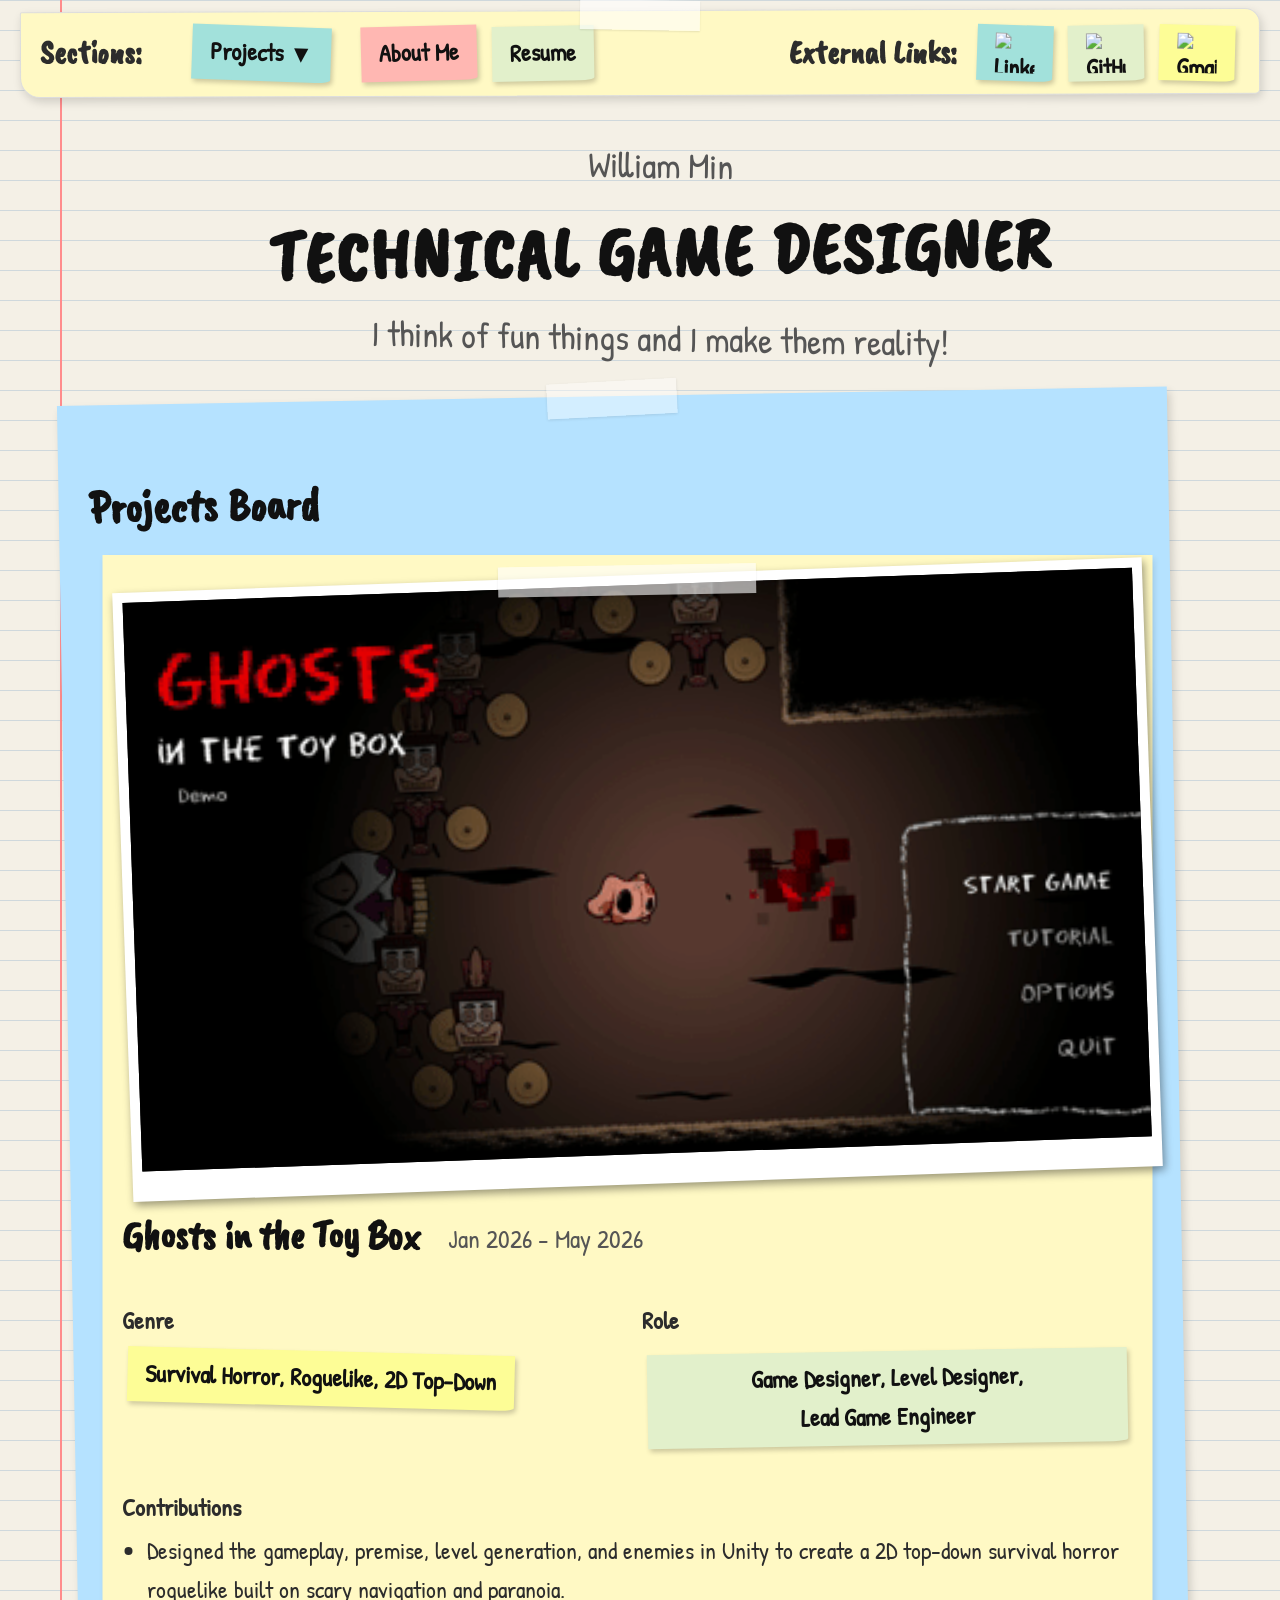
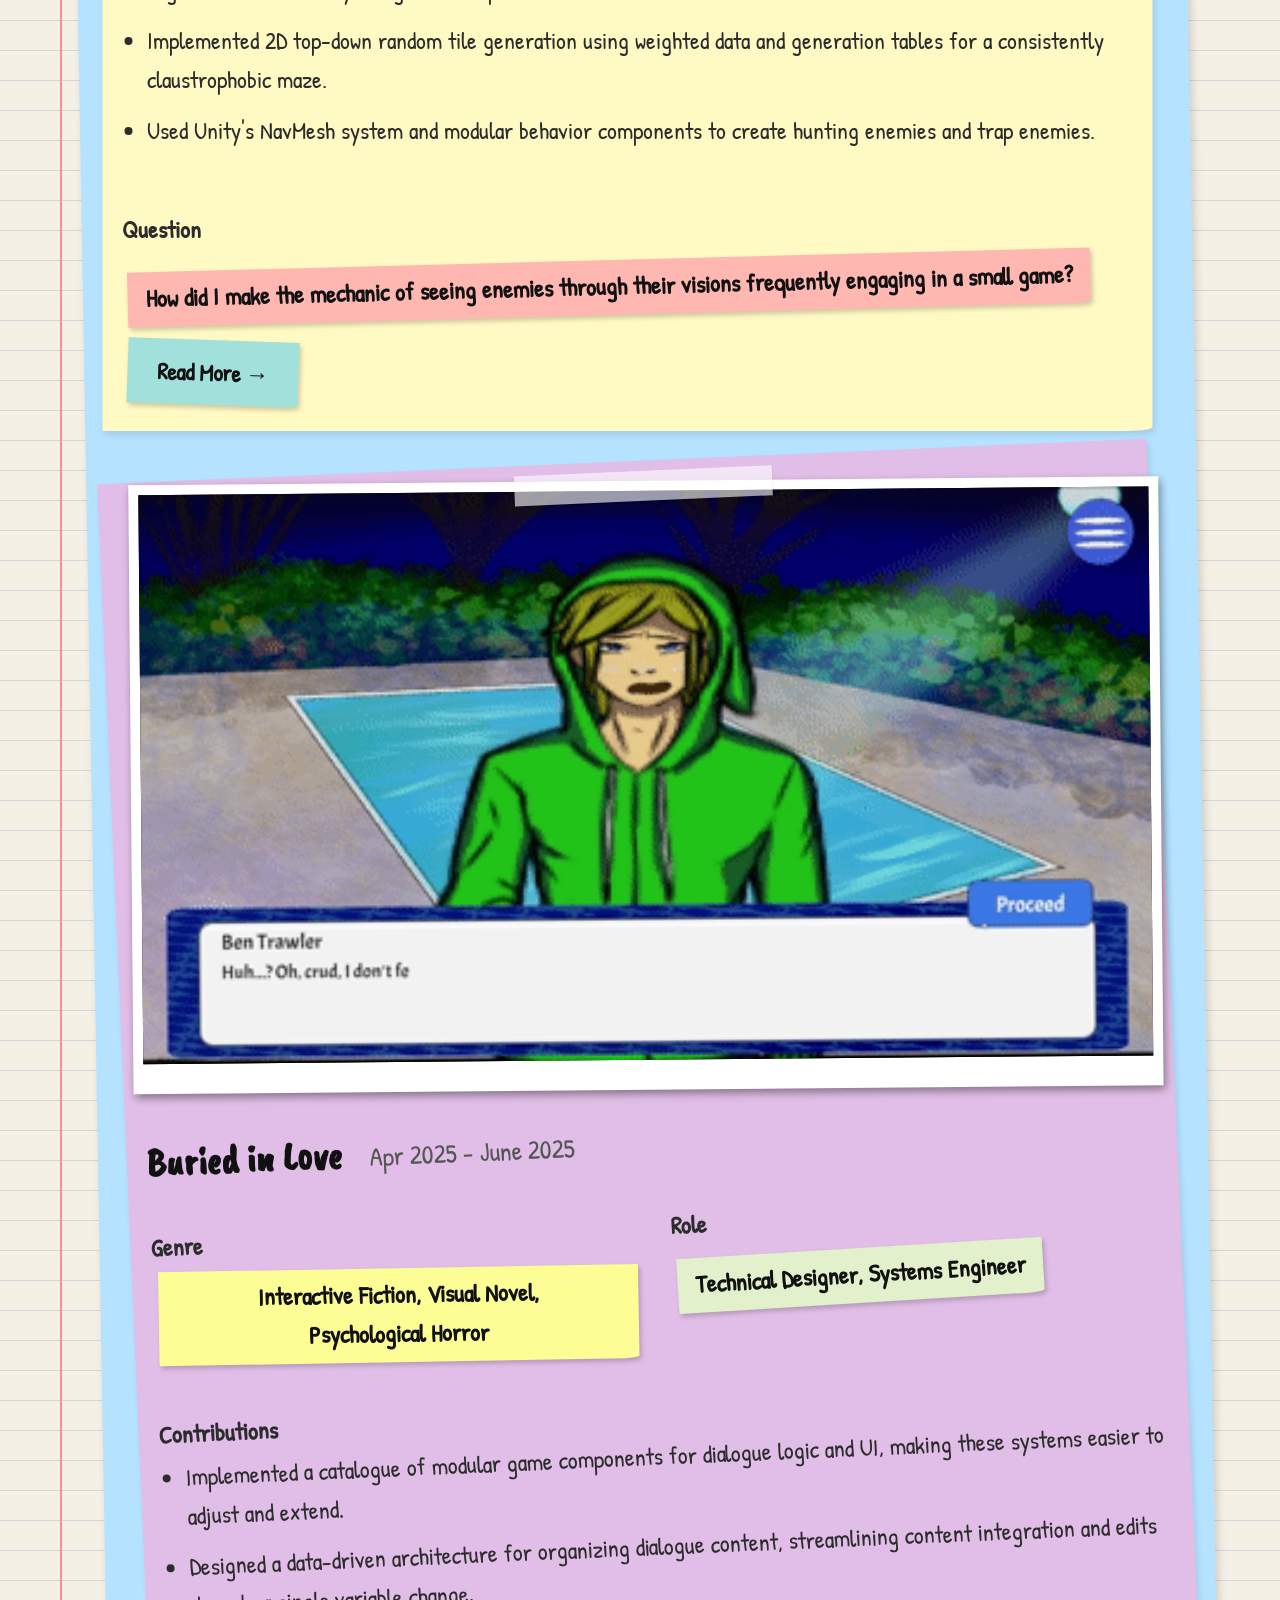
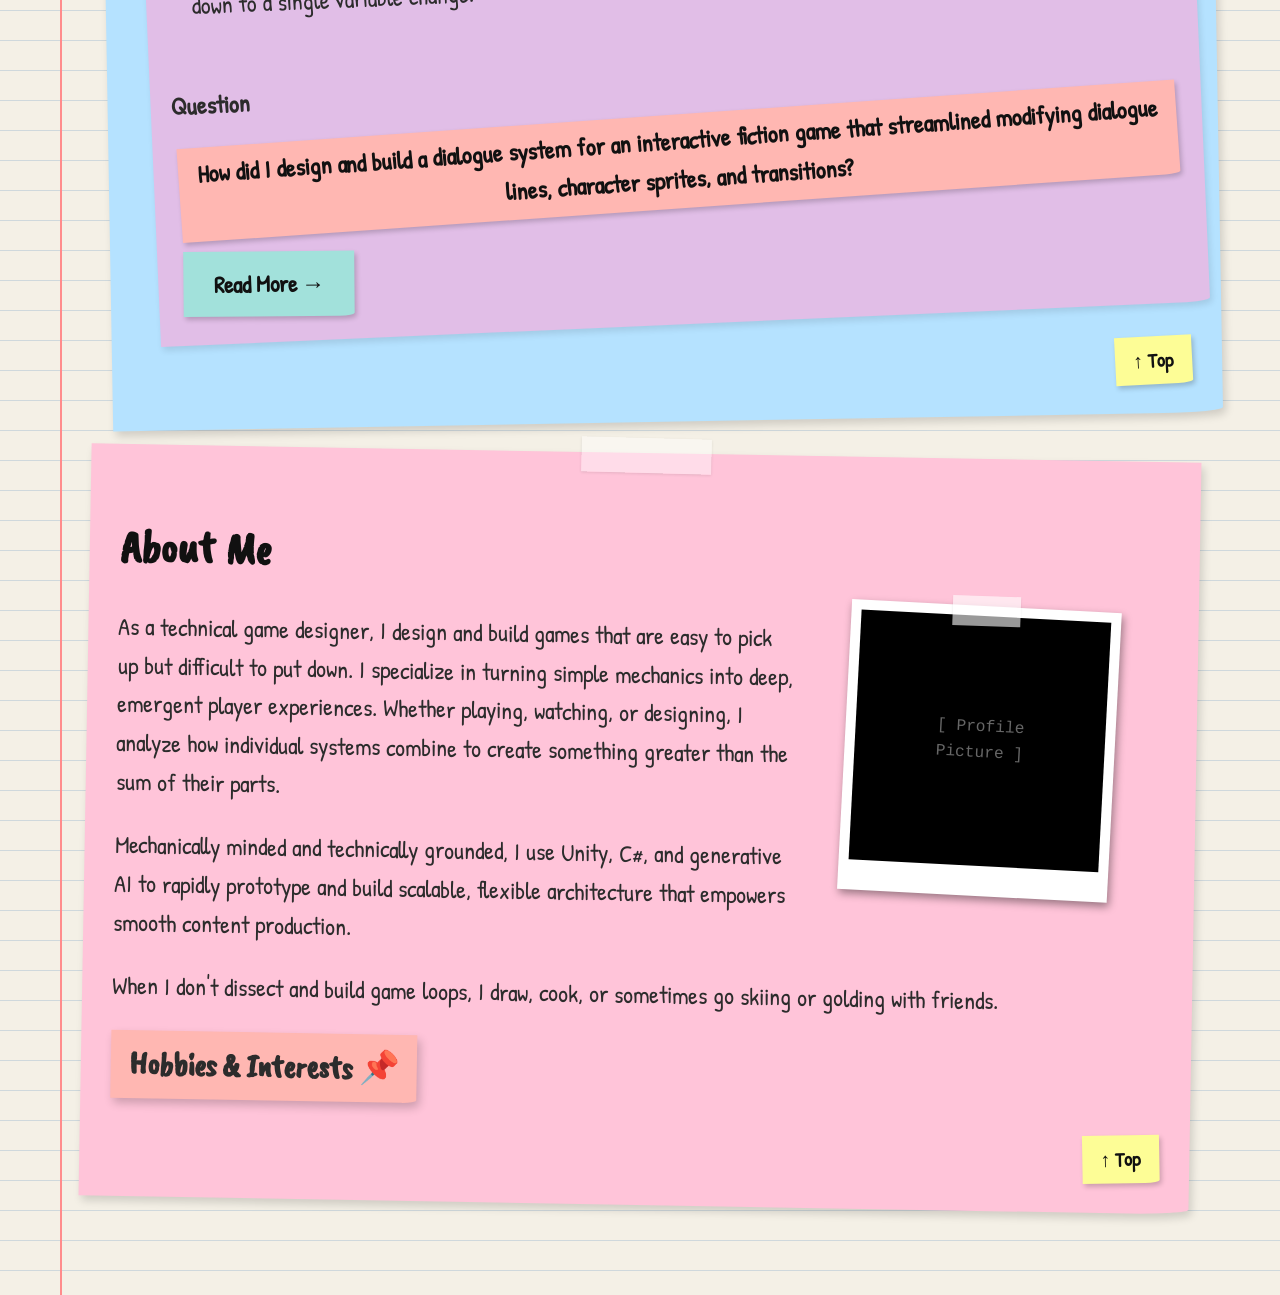
==== index.html @ 3a5d3ecf "Adjusted photos heights of the cooking section photos" ====
<!DOCTYPE html>
<html lang="en">
<head>
    <meta charset="UTF-8">
    <meta name="viewport" content="width=device-width, initial-scale=1.0">
    <title>William Min | Technical Game Designer</title>
	
	<link rel="preconnect" href="https://fonts.googleapis.com">
    <link rel="preconnect" href="https://fonts.gstatic.com" crossorigin>
    <link href="https://fonts.googleapis.com/css2?family=Caveat+Brush&family=Patrick+Hand&display=swap" rel="stylesheet">
    <link rel="stylesheet" href="page-assets/styles/site.css">
</head>
<body>

    <div id="top"></div>

	<nav class="sticky-nav">
        <div class="nav-tape"></div>
        
        <div class="nav-scroller">
            <div class="nav-group">
	            <span style="font-weight: bold; font-family: 'Caveat Brush', monospace; margin-right: 10px; font-size: 1.8rem">Sections:</span>

	            <div class="nav-dropdown">
	                <span id="projects-btn" class="btn-post-it blue" onclick="toggleMenu(event)" style="cursor: pointer;">Projects ▼</span>

	                <div id="projects-menu" class="nav-dropdown-content blue-note">
	                    <div class="scrap-tape" style="top: -12px; width: 80px; margin-left: -40px; height: 25px; transform: rotate(-2deg);"></div>
	                    <a href="#project-ghosts" class="btn-post-it blue" style="--tilt: -1.5deg;">Ghosts in the Toy Box</a>
	                    <a href="#project-buried" class="btn-post-it blue" style="--tilt: 2deg;">Buried in Love</a>
	                </div>
	            </div>

	            <a href="#about" class="btn-post-it pink">About Me</a>
	            <a href="page-assets/resume/William Min Resume.pdf" target="_blank" class="btn-post-it green" title="Open Resume">Resume</a>
	        </div>

	        <div class="nav-group">
	            <span style="font-weight: bold; font-family: 'Caveat Brush', monospace; margin-right: 10px; font-size: 1.8rem">External Links:</span>
	            <a href="https://www.linkedin.com/in/william-min-6ba4bb243/" target="_blank" class="btn-post-it blue" title="LinkedIn">
	                <img src="https://upload.wikimedia.org/wikipedia/commons/c/ca/LinkedIn_logo_initials.png" alt="LinkedIn" width="40" height="40" style="vertical-align: middle; display: block;">
	            </a>
	            <a href="https://github.com/will316work-cloud?tab=repositories" target="_blank" class="btn-post-it green" title="GitHub">
	                <img src="https://upload.wikimedia.org/wikipedia/commons/9/91/Octicons-mark-github.svg" alt="GitHub" width="40" height="40" style="vertical-align: middle; display: block;">
	            </a>
	            <a href="mailto:will316.work@gmail.com" target="_blank" class="btn-post-it yellow" title="Gmail">
	                <img src="https://upload.wikimedia.org/wikipedia/commons/7/7e/Gmail_icon_%282020%29.svg" alt="Gmail" width="40" height="40" style="vertical-align: middle; display: block;">
	            </a>
	        </div>
        </div>
    </nav>

    <div class="header-title">
		<div class="subtitle">William Min</div>
        <h1>Technical Game Designer</h1>
        <div class="subtitle">I think of fun things and I make them reality!</div>
    </div>

    <div id="projects" class="post-it blue">
        <div class="tape"></div>
        <h2>Projects Board</h2>
        <div class="projects-grid">

			<div id="project-ghosts" class="card" style="flex-direction: column; align-items: stretch;">
				<div class="profile-container" style="transform: rotate(-2deg); width: 100%;">
            	    <div class="profile-tape" style="transform: rotate(1deg);"></div>
           	    	<div class="profile-pic"><img src="page-assets/project-ghost/Ghosts in the Toy Box Cover.gif" alt="Ghosts in the Toy Box gameplay"></div>
            	</div>

                <div class="card-content">
                    <h3 style="font-size: 2.2rem; font-weight: bold;">Ghosts in the Toy Box <span class="project-dates">Jan 2026 - May 2026</span></h3>

                    <div class="genre-role-row">
                        <div>
                            <p style="margin-bottom: 5px;"><strong>Genre</strong></p>
                            <div class="meta-tags" style="justify-content: flex-start; margin-bottom: 15px;">
                                <span class="btn-post-it yellow static">Survival&nbsp;Horror, Roguelike, 2D&nbsp;Top-Down</span>
                            </div>
                        </div>
                        <div>
                            <p style="margin-bottom: 5px;"><strong>Role</strong></p>
                            <div class="meta-tags" style="justify-content: flex-start; margin-bottom: 15px;">
                                <span class="btn-post-it green static">Game&nbsp;Designer, Level&nbsp;Designer, Lead&nbsp;Game&nbsp;Engineer</span>
                            </div>
                        </div>
                    </div>

                    <p style="margin-bottom: 5px;"><strong>Contributions</strong></p>
                    <ul>
                        <li>Designed the gameplay, premise, level generation, and enemies in Unity to create a 2D top-down survival horror roguelike built on scary navigation and paranoia.</li>
                        <li>Implemented 2D top-down random tile generation using weighted data and generation tables for a consistently claustrophobic maze.</li>
                        <li>Used Unity's NavMesh system and modular behavior components to create hunting enemies and trap enemies.</li>
                    </ul>

                    <p style="margin-bottom: 5px;"><strong>Question</strong></p>
                    <div class="meta-tags" style="justify-content: flex-start; margin-bottom: 15px;">
                        <span class="btn-post-it pink static" style="display: inline; white-space: normal;">How did I make the mechanic of seeing enemies through their visions frequently engaging in a small game?</span>
                    </div>

                    <a href="projects/project-ghosts.html" class="btn-post-it blue read-more-btn" style="align-self: flex-start;">Read More →</a>
                </div>
            </div>

            <div id="project-buried" class="card" style="background: #e1bee7; flex-direction: column; align-items: stretch;">
				<div class="profile-container" style="transform: rotate(2deg); width: 100%;">
            	    <div class="profile-tape" style="transform: rotate(-2deg);"></div>
           	    	<div class="profile-pic">
		    			<img src="page-assets/project-buried/buried-in-love-front-page.gif" alt="Buried in Love Snapshot">
		    		</div>
            	</div>

                <div class="card-content">
                    <h3 style="font-size: 2.2rem; font-weight: bold;">Buried in Love <span class="project-dates">Apr 2025 - June 2025</span></h3>

                    <div class="genre-role-row">
                        <div>
                            <p style="margin-bottom: 5px;"><strong>Genre</strong></p>
                            <div class="meta-tags" style="justify-content: flex-start; margin-bottom: 15px;">
                                <span class="btn-post-it yellow static">Interactive&nbsp;Fiction, Visual&nbsp;Novel, Psychological&nbsp;Horror</span>
                            </div>
                        </div>
                        <div>
                            <p style="margin-bottom: 5px;"><strong>Role</strong></p>
                            <div class="meta-tags" style="justify-content: flex-start; margin-bottom: 15px;">
                                <span class="btn-post-it green static">Technical&nbsp;Designer, Systems&nbsp;Engineer</span>
                            </div>
                        </div>
                    </div>

                    <p style="margin-bottom: 5px;"><strong>Contributions</strong></p>
                    <ul>
                        <li>Implemented a catalogue of modular game components for dialogue logic and UI, making these systems easier to adjust and extend.</li>
                        <li>Designed a data-driven architecture for organizing dialogue content, streamlining content integration and edits down to a single variable change.</li>
                    </ul>

                    <p style="margin-bottom: 5px;"><strong>Question</strong></p>
                    <div class="meta-tags" style="justify-content: flex-start; margin-bottom: 15px;">
                        <span class="btn-post-it pink static" style="display: inline; white-space: normal;">How did I design and build a dialogue system for an interactive fiction game that streamlined modifying dialogue lines, character sprites, and transitions?</span>
                    </div>

                    <a href="projects/project-buried.html" class="btn-post-it blue read-more-btn" style="align-self: flex-start;">Read More →</a>
                </div>
            </div>

        </div>
        <a href="#top" class="scroll-top">↑ Top</a>
    </div>

    <div id="about" class="post-it pink" style="transform: rotate(1deg)">
        <div class="tape" style="transform: rotate(.5deg)"></div>
        <h2>About Me</h2>
        
        <div class="profile-container" style = "float: right; transform: rotate(2deg); width: 250px; height: 250px; margin-left:5%;  margin-right:5%; margin-bottom:3%">
            <div class="profile-tape" style="transform: rotate(-1deg);"></div>
            <div class="profile-pic">[ Profile <br> Picture ]</div>
        </div>

		<p>As a technical game designer, I design and build games that are easy to pick up but difficult to put down. 
			I specialize in turning simple mechanics into deep, emergent player experiences. 
			Whether playing, watching, or designing, I analyze how individual systems combine to create something greater than the sum of their parts.</p>
		<p>Mechanically minded and technically grounded, I use Unity, C#, and generative AI to rapidly prototype and build scalable, flexible architecture that empowers smooth content production.</p>
		<p>When I don't dissect and build game loops, I draw, cook, or sometimes go skiing or golding with friends.</p>
        
        <details>
            <summary>Hobbies & Interests 📌</summary>
            <div class="hobbies-content">
				<p><strong>Drawing & Sketching</strong></p>
				<ul>
					<li>Visually communicated ideas, level layouts, and technical architecture.</li>
					<li>Sharpened my eye for color theory and shape language to guide the viewer.</li>
				</ul>

				<div class = "intro-row" style = "justify-content: center; align-items: center; margin-top: 30px; margin-bottom: 40px">

					<div class="profile-container" style="transform: rotate(1deg); width: 30%">
						<div class="profile-tape" style="top:-20px; transform: rotate(-2deg);"></div>
						<div class="profile-pic">
							<img src="page-assets/front-page/cake-land-concept-art.png" alt="Cake Land Environment Concept Art">
						</div>
					</div>

					<div class="profile-container" style="transform: rotate(-1deg); width: 30%">
						<div class="profile-tape" style="top:-20px; transform: rotate(2deg);"></div>
						<div class="profile-pic">
							<img src="page-assets/front-page/gabby-concept-art.png" alt="Gabby Concept Art">
						</div>
					</div>

					<div class="profile-container" style="transform: rotate(2deg); width: 30%">
						<div class="profile-tape" style="top:-20px; transform: rotate(-1deg);"></div>
						<div class="profile-pic">
							<img src="page-assets/front-page/wedding-pairing-art.png" alt="Wedding Pairing Art">
						</div>
					</div>
	
				</div>
				
				<p><strong>Cooking</strong></p>
				<ul>
					<li>Experimented with substitute ingredients and toppings to see what actually improves a dish.</li>
					<li>Practiced prep and routine to work faster each time — then enjoying eating the result sooner.</li>
				</ul>

				<div class = "intro-row even-photo-row" style = "justify-content: center; align-items: center; margin-top: 30px; margin-bottom: 40px">

					<div class="profile-container" style="transform: rotate(-2deg); width: 30%">
						<div class="profile-tape" style="top:-20px; transform: rotate(0deg);"></div>
						<div class="profile-pic">
							<img src="page-assets/front-page/baked-puff.jpg" alt="Hawaiian Butter Mochi">
						</div>
					</div>
					<div class="profile-container" style="transform: rotate(2deg); width: 30%">
						<div class="profile-tape" style="top:-20px; transform: rotate(-1deg);"></div>
						<div class="profile-pic">
							<img src="page-assets/front-page/omurice.jpg" alt="Omurice">
						</div>
					</div>
					<div class="profile-container" style="transform: rotate(-1deg); width: 30%">
						<div class="profile-tape" style="top:-20px; transform: rotate(1deg);"></div>
						<div class="profile-pic">
							<img src="page-assets/front-page/beef-fried-rice.jpg" alt="Beef Fried Rice">
						</div>
					</div>
	
				</div>

				<p><strong>Skiing</strong></p>
				<ul>
					<li>Chased momentum and flow through solid execution — the same rush as nailing game feel after mastering the fundamentals.</li>
					<li>Made real-time calls on routing, speed, and terrain, where the run lives or dies on adaptation.</li>
				</ul>

				<div class = "intro-row even-photo-row" style = "justify-content: center; align-items: center; margin-top: 30px; margin-bottom: 40px">

					<div class="profile-container" style="transform: rotate(-1deg); width: 30%">
						<div class="profile-tape" style="top:-20px; transform: rotate(2deg);"></div>
						<div class="profile-pic">
							<img src="page-assets/front-page/ski-railing.jpeg" alt="Skiing down a railing">
						</div>
					</div>

					<div class="profile-container gif-frame" style="transform: rotate(-2deg); width: 30%">
						<div class="profile-tape" style="top:-20px; transform: rotate(1deg);"></div>
						<div class="profile-pic gif-pic">
							<img src="page-assets/front-page/ski-down-slope.gif" alt="Skiing down the slope">
						</div>
					</div>

					<div class="profile-container" style="transform: rotate(1deg); width: 30%">
						<div class="profile-tape" style="top:-20px; transform: rotate(-2deg);"></div>
						<div class="profile-pic">
							<img src="page-assets/front-page/ski-bottom-of-lift.jpeg" alt="At the bottom of the ski lift">
						</div>
					</div>

				</div>

				<p><strong>Golfing</strong></p>
				<ul>
					<li>Engaged with surprising depth into every swing, from driver to putter.</li>
					<li>Thrived on constant minor adjustments and reading feedback to perfect execution as conditions change.</li>
				</ul>

				<div class = "intro-row even-photo-row" style = "justify-content: center; align-items: center; margin-top: 30px; margin-bottom: 40px">

					<div class="profile-container" style="transform: rotate(2deg); width: 30%">
						<div class="profile-tape" style="top:-20px; transform: rotate(-2deg);"></div>
						<div class="profile-pic">
							<img src="page-assets/front-page/golf-trio-pic.jpeg" alt="Golfing with friends">
						</div>
					</div>

					<div class="profile-container gif-frame" style="transform: rotate(1deg); width: 30%">
						<div class="profile-tape" style="top:-20px; transform: rotate(-1deg);"></div>
						<div class="profile-pic gif-pic">
							<img src="page-assets/front-page/golf-swing.gif" alt="Golf swing">
						</div>
					</div>

					<div class="profile-container" style="transform: rotate(-1deg); width: 30%">
						<div class="profile-tape" style="top:-20px; transform: rotate(2deg);"></div>
						<div class="profile-pic">
							<img src="page-assets/front-page/golf-full-body-stand.jpeg" alt="Full body golf stance">
						</div>
					</div>

				</div>
				
            </div>
        </details>
        
        <a href="#top" class="scroll-top">↑ Top</a>
    </div>

	<script>

        function toggleMenu(event) {
            // Prevent the click from immediately bubbling up and triggering the document closer
            event.stopPropagation();

            var menu = document.getElementById("projects-menu");
            var btn = document.getElementById("projects-btn");

            // Toggle the menu open and closed
            menu.classList.toggle("active");

            // Toggle the arrow based on whether the menu is active
            if (menu.classList.contains("active")) {
                btn.innerHTML = "Projects ▲";
            } else {
                btn.innerHTML = "Projects ▼";
            }
        }

        // A helper function to guarantee the menu and arrow close cleanly together
        function closeMenu() {
            var menu = document.getElementById("projects-menu");
            var btn = document.getElementById("projects-btn");

            if (menu && menu.classList.contains("active")) {
                menu.classList.remove("active");
                if (btn) {
                    btn.innerHTML = "Projects ▼";
                }
            }
        }

        // 1. Close the menu if the user clicks anywhere else on the page
        document.addEventListener("click", function(event) {
            closeMenu();
        });

        // 2. Explicitly close the menu and reset the arrow when a user clicks a dropdown link
        var dropdownLinks = document.querySelectorAll("#projects-menu a");
        dropdownLinks.forEach(function(link) {
            link.addEventListener("click", function(event) {
                closeMenu();
            });
        });

    </script>

</body>
</html>
---- page-assets/styles/site.css ----
/* ==========================================================================
   Shared "corkboard" site styles
   Used by: index.html, projects/*.html
   ========================================================================== */

/* --- Base ---------------------------------------------------------------- */

html {
    scroll-behavior: smooth;
    scroll-padding-top: 120px;
    font-size: 18px; /* raises every rem-based size site-wide proportionally (was the 16px browser default) */
}

body {
    background-color: #f4f0e6;
    background-image:
        linear-gradient(90deg, transparent 60px, #ff8c8c 60px, #ff8c8c 62px, transparent 62px),
        linear-gradient(#cfd8dc 1px, transparent 1px);
    background-size: 100% 30px;

    font-family: 'Patrick Hand', sans-serif;
    font-size: 1.35rem;

    color: #2c2c2c;
    margin: 0;
    padding: 0;
    line-height: 1.6;
    padding-top: 10px;
    padding-bottom: 60px;
}

h1, h2, h3 {
    font-family: 'Caveat Brush', sans-serif;
    font-weight: bold;
    color: #111;
}

h2 {
    font-size: 2.5rem;
    margin-bottom: 8px;
}

h3 {
    font-size: 1.8rem;
    font-weight: normal;
    margin-bottom: 8px;
}

ul { padding-left: 25px; }
li { margin-bottom: 12px; }

.container {
    max-width: 1100px;
    margin: 0 auto;
    padding: 0 20px;
}

/* --- Header title block ---------------------------------------------------- */

.header-title {
    text-align: center;
    margin: 40px 20px 20px 20px;
    padding-left: 40px;
}

.header-title h1 {
    margin: 0;
    font-size: 4rem;
    text-transform: uppercase;
    letter-spacing: 2px;
    transform: rotate(-1deg);
}

.subtitle {
    font-size: 2rem;
    color: #555;
    transform: rotate(1deg);
    display: inline-block;
}

.page-title {
    text-align: center;
    font-size: 4rem;
    margin-top: 20px;
    background: #fff;
    display: inline-block;
    padding: 5px 15px;
    border: 2px solid #333;
    box-shadow: 4px 4px 0px #333;
    margin-left: 50%;
    transform: translateX(-50%) rotate(-1.5deg);
    margin-bottom: 20px;
}

/* --- Sticky navigation ----------------------------------------------------- */

.sticky-nav {
    position: sticky;
    top: 10px;
    z-index: 1000;
    margin: 0 20px 30px 20px;
}

.sticky-nav::before {
    content: "";
    position: absolute;
    top: 0; left: 0; right: 0; bottom: 0;
    background: #fff9c4;
    border-radius: 2px 15px 5px 20px;
    box-shadow: 2px 4px 10px rgba(0,0,0,0.15);
    border: 1px solid #ddd;
    transform: rotate(-0.2deg);
    z-index: -1; /* Keeps it behind the buttons */
}

.nav-scroller {
    display: flex;
    justify-content: space-between;
    align-items: center;
    flex-wrap: wrap;
    width: 100%;
    padding: 10px 20px;
    box-sizing: border-box;
}

.nav-tape {
    top: -10px;
    left: 50%;
    width: 120px;
    height: 30px;
    margin-left: -60px;
    transform: rotate(1deg);
    z-index: 10; /* Ensures it renders over the scrolling buttons */
    pointer-events: none; /* Allows you to click buttons that scroll underneath it */
}

.nav-group {
    display: flex;
    align-items: center;
    gap: 5px;
    flex-wrap: wrap;
    /* No position/z-index here on purpose: giving this its own stacking
       context would trap .nav-dropdown-content's z-index inside it,
       preventing the dropdown from rendering above the sibling nav-group's
       buttons (or the header) as intended. */
}

.nav-group .nav-label {
    font-weight: bold;
    font-family: 'Caveat Brush', sans-serif;
    margin-right: 10px;
    font-size: 1.8rem;
}

/* Dropdown menu (used on project pages for the "Solutions" nav item) */

.nav-dropdown {
    position: relative;
    display: inline-block;
    margin-left: 30px;
    margin-right: 15px;
}

.nav-dropdown-content {
    display: none;
    position: absolute;
    top: 75px;
    left: 50%;
    transform: translateX(-50%) rotate(-1.5deg);
    padding: 15px;
    box-shadow: 3px 5px 10px rgba(0,0,0,0.2);
    z-index: 1005;
    border: 1px solid #ddd;
    min-width: 220px;
    border-bottom-right-radius: 15px 3px;
}

/* Menu visibility controlled by JavaScript for precise click toggling */
.nav-dropdown-content.active {
    display: block !important;
}

.nav-dropdown-content a {
    display: block;
    margin: 10px 0;
    width: 85%;
    text-align: center;
}

/* --- Buttons (post-it style) ------------------------------------------------ */
/* .btn-post-it and .scroll-top are the same sticky-note button component;
   .scroll-top only adds its own layout (block, float-right, size). Both
   share one hover "highlight" animation: lift + rotate + brighten. */

/* Base tilt is driven by the --tilt custom property (default -2deg) rather
   than a hardcoded `transform`. A one-off rotation for a specific button can
   then be set inline as `style="--tilt: 1.5deg"` WITHOUT touching the
   `transform` property itself — inline styles always beat stylesheet rules,
   so if a per-instance tilt were set via inline `transform` instead, it would
   permanently block the :hover rule below (also a `transform` declaration)
   from ever applying. Routing tilt through a variable sidesteps that trap. */
.btn-post-it,
.scroll-top {
    display: inline-block;
    background: #ffb7b2;
    padding: 8px 18px;
    margin: 5px;
    color: #111;
    text-decoration: none;
    box-shadow: 2px 3px 5px rgba(0,0,0,0.2);
    transform: rotate(var(--tilt, -2deg));
    transition: all 0.2s ease;
    border-bottom-right-radius: 15px 3px;
    font-weight: bold;
}

/* Non-interactive sticky notes (Genre/Role/Question tags): same look,
   but no hover animation and no click/hover events at all. */
.btn-post-it.static {
    cursor: default;
    pointer-events: none;
    text-align: center;
}

.btn-post-it img {
    vertical-align: middle;
    display: block;
}

.btn-post-it.blue { background: #a2e1db; transform: rotate(var(--tilt, 2deg)); }
.btn-post-it.green { background: #e2f0cb; transform: rotate(var(--tilt, -1deg)); }
.btn-post-it.yellow { background: #fdfd96; transform: rotate(var(--tilt, 1.5deg)); }
.btn-post-it.pink { background: #ffb7b2; transform: rotate(var(--tilt, -1.5deg)); }
.btn-post-it.purple { background: #e1bee7; transform: rotate(var(--tilt, 1deg)); }

.scroll-top {
    display: block;
    float: right;
    margin: 20px 0 0 0;
    background: #fdfd96; /* Classic yellow post-it note color */
    font-size: 1.1rem;
    border: none;
}

/* Placed after the color modifiers above so it wins on equal specificity —
   otherwise a modifier's own `transform` would silently override the hover
   state's rotate/scale on colored buttons. */
.btn-post-it:hover,
.scroll-top:hover {
    transform: scale(1.05) rotate(1deg);
    box-shadow: 4px 6px 8px rgba(0,0,0,0.2);
    filter: brightness(1.08);
}

/* --- Notes / scraps (large paper panels with a strip of tape) -------------- */
/* .post-it = section-level notes on the homepage; .scrap = the same visual
   component used for content blocks on project pages. Kept as separate class
   names to match existing markup, but they share one definition. */

.post-it,
.scrap {
    position: relative;
    background: #fff9c4;
    padding: 30px;
    margin: 30px auto;
    max-width: 1050px;
    box-shadow: 3px 5px 8px rgba(0,0,0,0.15);
    border-bottom-right-radius: 60px 5px;
    transform: rotate(-0.5deg);
    border: none;
}

.scrap {
    background: #fff;
    padding: 25px;
    margin: 20px 0;
    box-shadow: 3px 4px 10px rgba(0,0,0,0.1);
    border: 1px solid #ddd;
    max-width: none;
}

.post-it::after,
.scrap::after {
    content: "";
    display: table;
    clear: both;
}

.post-it.pink { background: #ffc4d9; transform: rotate(1deg); }
.post-it.blue { background: #b5e2ff; transform: rotate(-1deg); }
.post-it.green { background: #c6f0c2; transform: rotate(0.5deg); }

.scrap.yellow-note { background: #fff9c4; transform: rotate(0.5deg); }
.scrap.green-note { background: #e8f5e9; transform: rotate(-0.5deg); }
.scrap.blue-note { background: #e3f2fd; transform: rotate(1deg); }
.scrap.pink-note { background: #fce4ec; transform: rotate(-1deg); }
.scrap.purple-note { background: #f3e5f5; transform: rotate(0.5deg); }

/* Shared "washi tape" base — .tape, .nav-tape, .scrap-tape, and .profile-tape
   are all the same decorative strip at different sizes/offsets. */
.tape,
.nav-tape,
.scrap-tape,
.profile-tape {
    position: absolute;
    background-color: rgba(255, 255, 255, 0.6);
    box-shadow: 0 1px 2px rgba(0,0,0,0.1);
}

.tape {
    top: -15px;
    left: 50%;
    width: 130px;
    height: 35px;
    margin-left: -65px;
    background-color: rgba(255, 255, 255, 0.4);
    box-shadow: 0 1px 3px rgba(0,0,0,0.1);
    transform: rotate(-2deg);
}

.scrap-tape {
    top: -12px;
    left: 50%;
    width: 100px;
    height: 30px;
    margin-left: -50px;
    transform: rotate(2deg);
}

/* --- Framed images (profile picture / diagram / screenshot frame) ---------- */

.profile-container {
    background: #fff;
    box-shadow: 2px 4px 8px rgba(0,0,0,0.4);
    text-align: center;
    padding: 10px 10px 30px 10px;
    position: relative;
    font-size: 1.5rem;
    width: auto;
    height: auto;
    display: flex;
    align-items: center;
    justify-content: center;
}

.profile-pic {
    width: 100%;
    height: 100%;
    background: #000000;
    display: flex;
    align-items: center;
    justify-content: center;
    color: #666;
    font-family: 'Courier New', Courier, monospace;
    font-size: 0.9rem;
    box-sizing: border-box;
}

.profile-pic img {
    max-width: 100%;
    width: 100%;
    height: auto;
    object-fit: cover;
}

/* Forces every photo in a row to the same height and crops to fill it,
   instead of each image keeping its own natural aspect ratio (which made
   portrait phone photos and widescreen GIFs wildly different sizes when
   placed side by side at the same width). */
.even-photo-row .profile-container {
    height: 280px;
}

.even-photo-row .profile-pic img {
    height: 100%;
    object-fit: cover;
}

/* These GIFs are pillarboxed (black bars baked into the file from a portrait
   phone recording exported to a fixed landscape canvas). Rather than
   cropping them down to the same 280px box as the photos, give their frame
   extra height so the full picture fits with little to no cropping. */
.even-photo-row .gif-frame {
    height: 420px;
}

.gif-pic {
    overflow: hidden;
}

.gif-pic img {
    height: 100%;
    object-fit: cover;
}

.profile-tape {
    top: -10px;
    width: 25%;
    height: 30px;
    transform: rotate(1deg);
}

/* --- Project cards (homepage Projects Board) -------------------------------- */

.projects-grid {
    display: flex;
    flex-direction: column;
    gap: 30px;
    margin-top: 20px;
}

.card {
    background: #fff9c4;
    padding: 20px;
    box-shadow: 2px 4px 6px rgba(0,0,0,0.1);
    position: relative;
    transform: rotate(1deg);
    border-bottom-right-radius: 30px 4px;
    display: flex;
    flex-direction: row;
    align-items: center;
    gap: 20px;
}

.card:nth-child(even) {
    transform: rotate(-1.5deg);
    background: #e1bee7;
}

.card-content {
    flex-grow: 1;
    display: flex;
    flex-direction: column;
}

.card-content h3 {
    margin-top: 0;
    margin-bottom: 10px;
}

.project-dates {
    font-family: 'Patrick Hand', sans-serif;
    font-size: 1.4667rem; /* 2/3 of the 2.2rem card title */
    font-weight: normal;
    color: #555;
    margin-left: 20px;
}

.card-content p {
    margin-bottom: 15px;
}

.card-content ul {
    margin-top: 0;
}

.card-content .read-more-btn {
    padding: 14px 30px;
    font-size: 1.3rem;
}

.genre-role-row {
    display: flex;
    gap: 30px;
    flex-wrap: wrap;
}

.genre-role-row > div {
    flex: 1;
    min-width: 160px;
}

h2 + ul,
h2 + ol,
h3 + ul,
h3 + ol {
    margin-top: 0;
}

/* --- Layout helpers ---------------------------------------------------------- */

.intro-row {
    display: flex;
    gap: 20px;
    margin: 20px 0;
    align-items: stretch;
}

.intro-text-column {
    display: flex;
    flex-direction: column;
    gap: 20px;
    flex: 1;
}

.intro-text-column .scrap {
    margin: 0;
}

.masonry-grid {
    display: grid;
    grid-template-columns: repeat(auto-fit, minmax(320px, 1fr));
    gap: 20px;
    margin: 30px 0;
}

.masonry-grid .scrap {
    margin: 0;
}

@media (max-width: 800px) {
    .intro-row {
        flex-direction: column;
    }
}

/* --- Tags -------------------------------------------------------------------- */

.meta-tags {
    display: flex;
    gap: 15px;
    margin-bottom: 20px;
    flex-wrap: wrap;
    justify-content: center;
}

.tag {
    background: #ffccbc;
    padding: 5px 15px;
    border-radius: 20px;
    font-weight: bold;
    box-shadow: 1px 2px 3px rgba(0,0,0,0.1);
    transform: rotate(-1deg);
}

.tag:nth-child(even) { transform: rotate(2deg); background: #b3e5fc; }

/* --- Misc content --------------------------------------------------------- */

/* Matches the .nav-dropdown-content "menu card" look: solid paper card,
   thin border, drop shadow, clipped bottom-right corner — instead of the
   old dashed placeholder-style box. */
details {
    margin-top: 15px;
    border: none;
    clear: both;
}

summary {
    background: #ffb7b2; /* Same red as the .btn-post-it.pink Question sticky notes */
    display: inline-block;
    padding: 8px 18px;
    font-size: 1.8rem;
    font-family: 'Caveat Brush', sans-serif;
    cursor: pointer;
    font-weight: bold;
    outline: none;
    box-shadow: 3px 5px 10px rgba(0,0,0,0.2);
    border-bottom-right-radius: 15px 3px;
    transition: all 0.2s ease;
}

summary:hover {
    transform: scale(1.05) rotate(1deg);
    box-shadow: 4px 6px 8px rgba(0,0,0,0.2);
    filter: brightness(1.08);
}

.hobbies-content {
    background: #e8938d; /* darker than the summary's #ffb7b2 */
    padding: 10px;
    margin-top: 10px;
    border-bottom-right-radius: 15px 3px;
    box-shadow: 3px 5px 10px rgba(0,0,0,0.15);
}

.hobbies-content ul {
    padding-left: 20px;
}

.hobbies-content li {
    margin-bottom: 10px;
}

/* ==========================================================================
   Mobile responsiveness overrides
   ========================================================================== */

@media (max-width: 650px) {
    .card {
        flex-direction: column;
    }
}

@media (max-width: 768px) {

    p { font-size: 1.1rem !important; }
    li { font-size: 1.1rem !important; }
    .tag { font-size: 1.1rem !important; }
    .subtitle { font-size: 1.3rem !important; }

    .project-dates {
        font-size: 0.85rem !important;
        white-space: nowrap;
        display: block;
        margin-left: 0;
    }

    summary {
        white-space: nowrap;
        font-size: 1.4rem !important;
    }

    /* -- Navigation Bar: Single Row Adjustments -- */
    .sticky-nav {
        padding: 0 !important; /* Move padding to the inner scroller */
    }

    .nav-scroller {
        flex-direction: row !important;
        flex-wrap: nowrap !important;
        justify-content: flex-start !important;
        padding: 20px 10px 10px 10px !important;
        gap: 5px;
        overflow-x: auto;
        -ms-overflow-style: none;
        scrollbar-width: none;
    }

    .nav-scroller::-webkit-scrollbar {
        display: none;
    }

    .nav-group {
        flex-wrap: nowrap !important;
        justify-content: flex-start !important;
        margin: 0 !important;
        gap: 5px !important;
    }

    .nav-group span:not(.btn-post-it) {
        display: none !important;
    }

    .btn-post-it,
    .scroll-top {
        padding: 12px 16px !important;
        font-size: 1.05rem !important;
        margin: 4px !important;
        min-height: 44px !important;
        box-sizing: border-box !important;
    }

    /* inline-flex is only for real clickable buttons, to center an icon +
       label. Applying it to .static text pills (Genre/Role/Question) turns
       any nested inline element (e.g. a <strong>) into its own flex item,
       which breaks the text into separately-wrapping columns instead of one
       flowing paragraph. */
    .btn-post-it:not(.static),
    .scroll-top {
        display: inline-flex !important;
        align-items: center !important;
    }

    .btn-post-it.static {
        display: inline-block !important;
    }

    /* Only the actual nav/menu buttons should refuse to wrap (they live in a
       horizontally-scrolling strip). The Genre/Role/Question sticky notes
       reuse .btn-post-it for their look but hold sentence-length text, so
       forcing nowrap on them made them clip past the right edge on mobile. */
    .nav-scroller .btn-post-it,
    .nav-dropdown-content .btn-post-it {
        white-space: nowrap;
    }

    .btn-post-it.static {
        white-space: normal !important;
        max-width: 100%;
    }

    .btn-post-it img {
        width: 24px !important;
        height: 24px !important;
    }

    .nav-dropdown {
        margin-left: 5px !important;
        margin-right: 5px !important;
    }

    /* Make the dropdown a centered, fixed modal to completely escape clipping */
    .nav-dropdown-content {
        position: fixed !important;
        top: 75px !important; /* Safely drops it below the sticky nav */
        left: 50% !important;
        transform: translateX(-50%) rotate(-1.5deg) !important;
        z-index: 1005 !important;
    }

    /* --- Image Mobile Sizing Fixes --- */

    /* Overrides inline widths so diagrams and photos fill the mobile screen safely */
    .profile-container {
        width: 100% !important;
        max-width: 100% !important;
        height: auto !important;
        margin-left: 0 !important;
        margin-right: 0 !important;
        float: none !important; /* Fixes the floating About Me picture */
        box-sizing: border-box;
    }

    /* Forces any side-by-side content rows to stack vertically on phones */
    .intro-row {
        flex-direction: column !important;
        align-items: center !important;
    }

    /* Overrides inline width splits so scrap panels fill the mobile screen */
    .intro-row .scrap {
        width: 100% !important;
        box-sizing: border-box !important;
    }

    /* Resize large titles to fit mobile screens */
    .header-title h1,
    .page-title {
        font-size: 2rem !important;
    }

    /* --- Bottom Call-to-Action Buttons --- */
    .footer-btn {
        display: block !important;
        width: 90% !important;
        margin: 0 auto !important;
        box-sizing: border-box !important;
        white-space: normal !important;
        font-size: 1.2rem !important;
    }
}
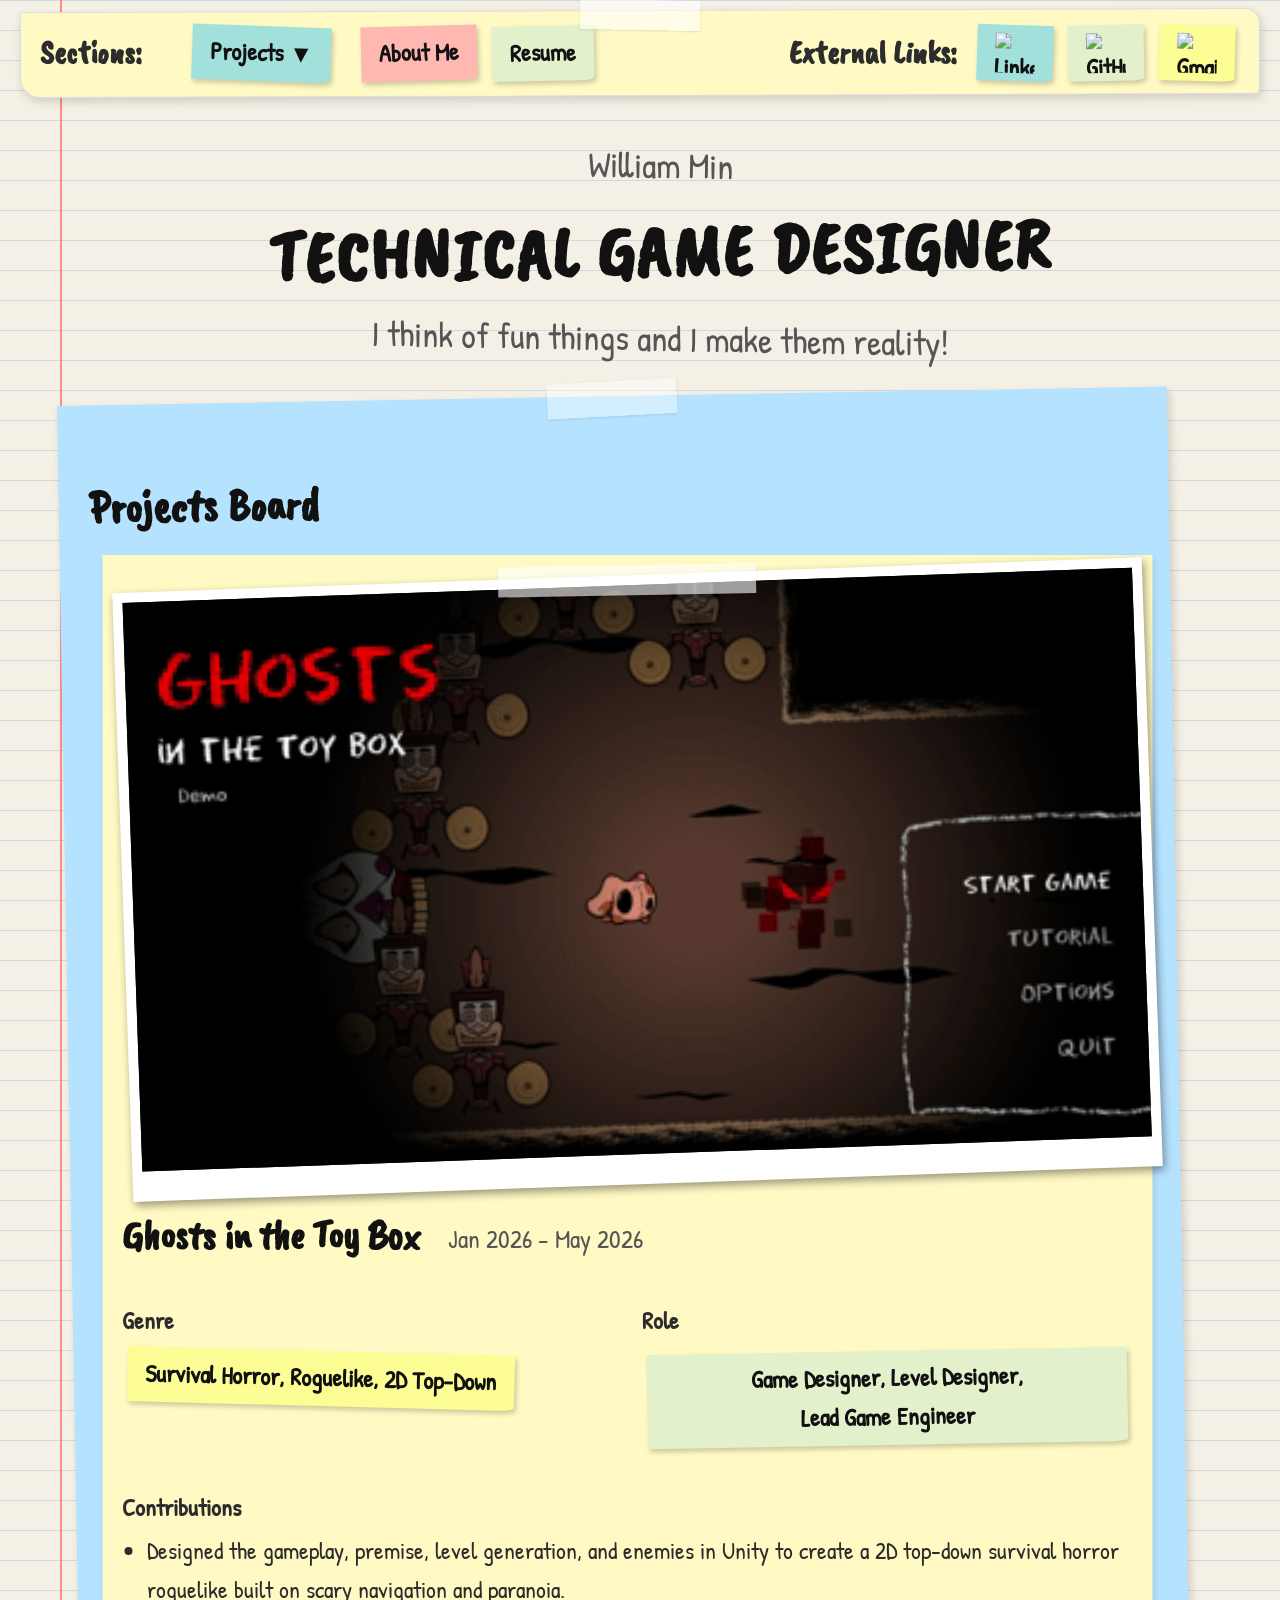
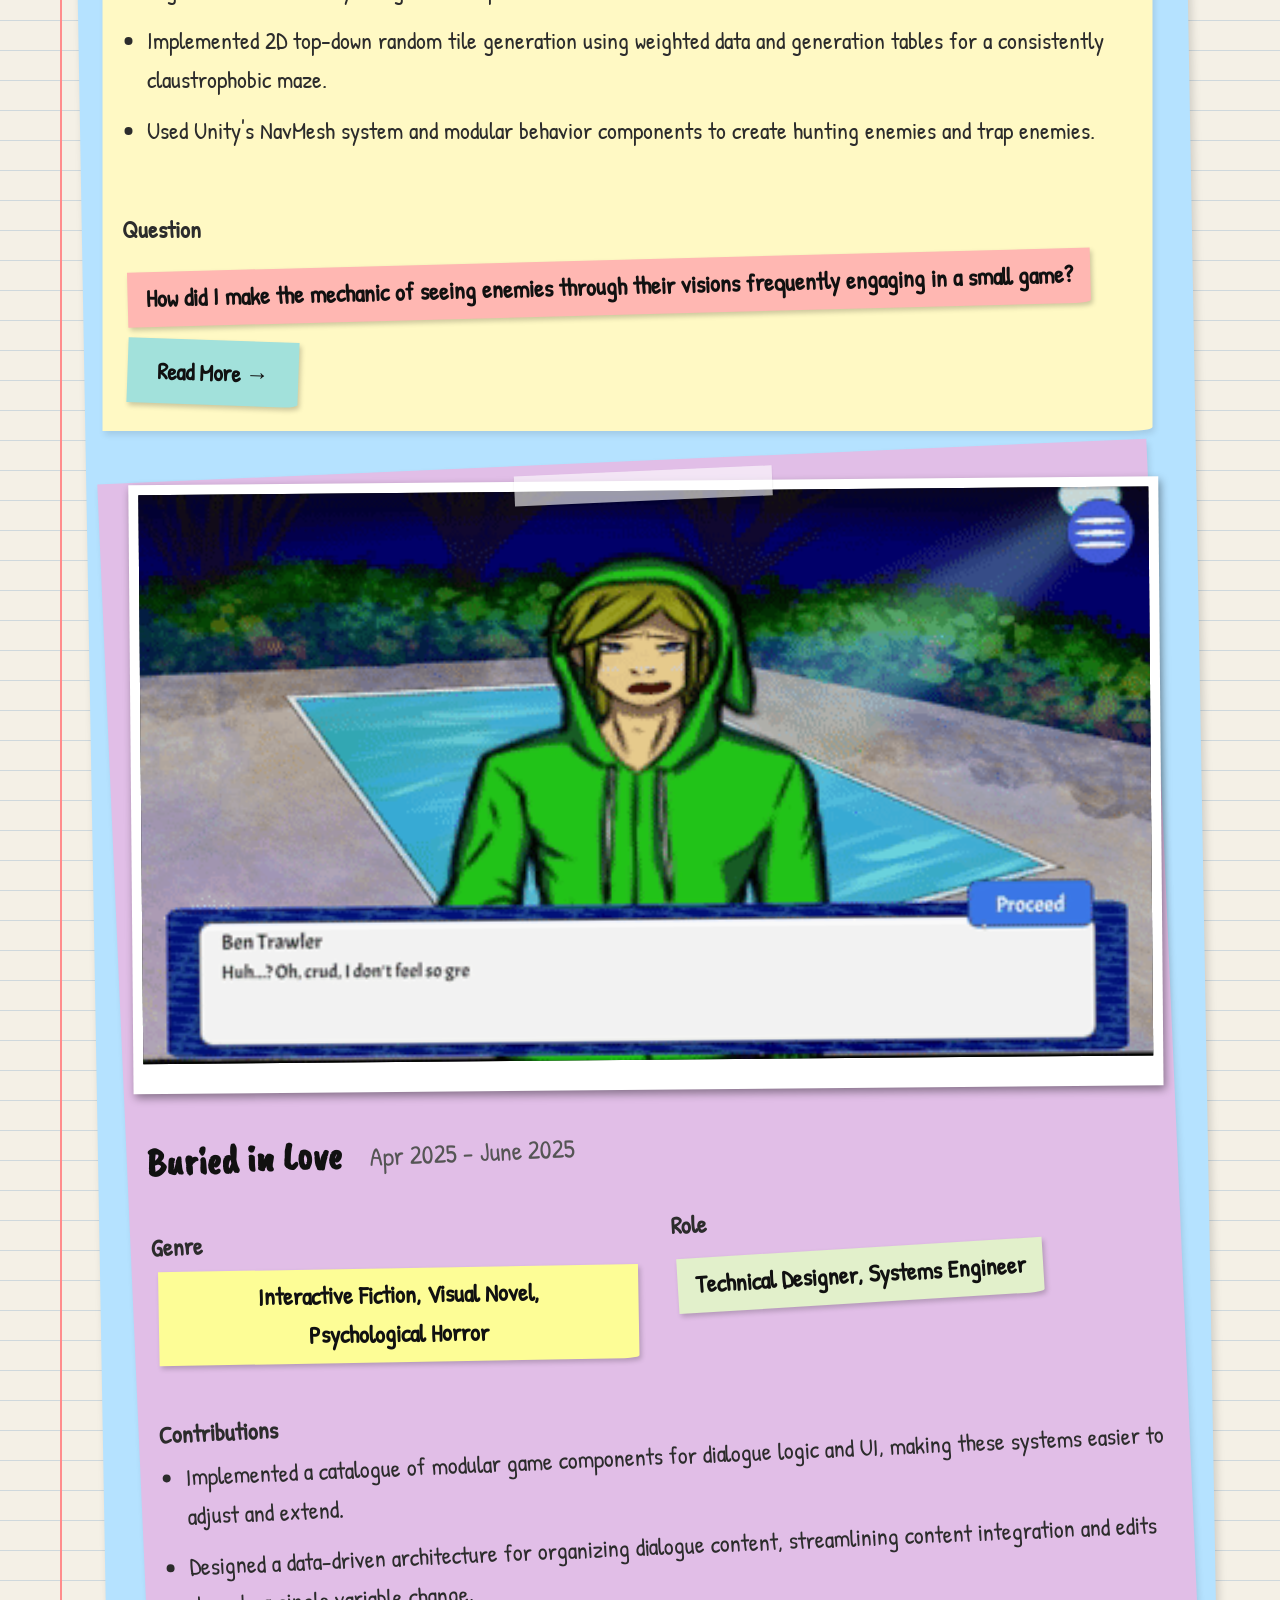
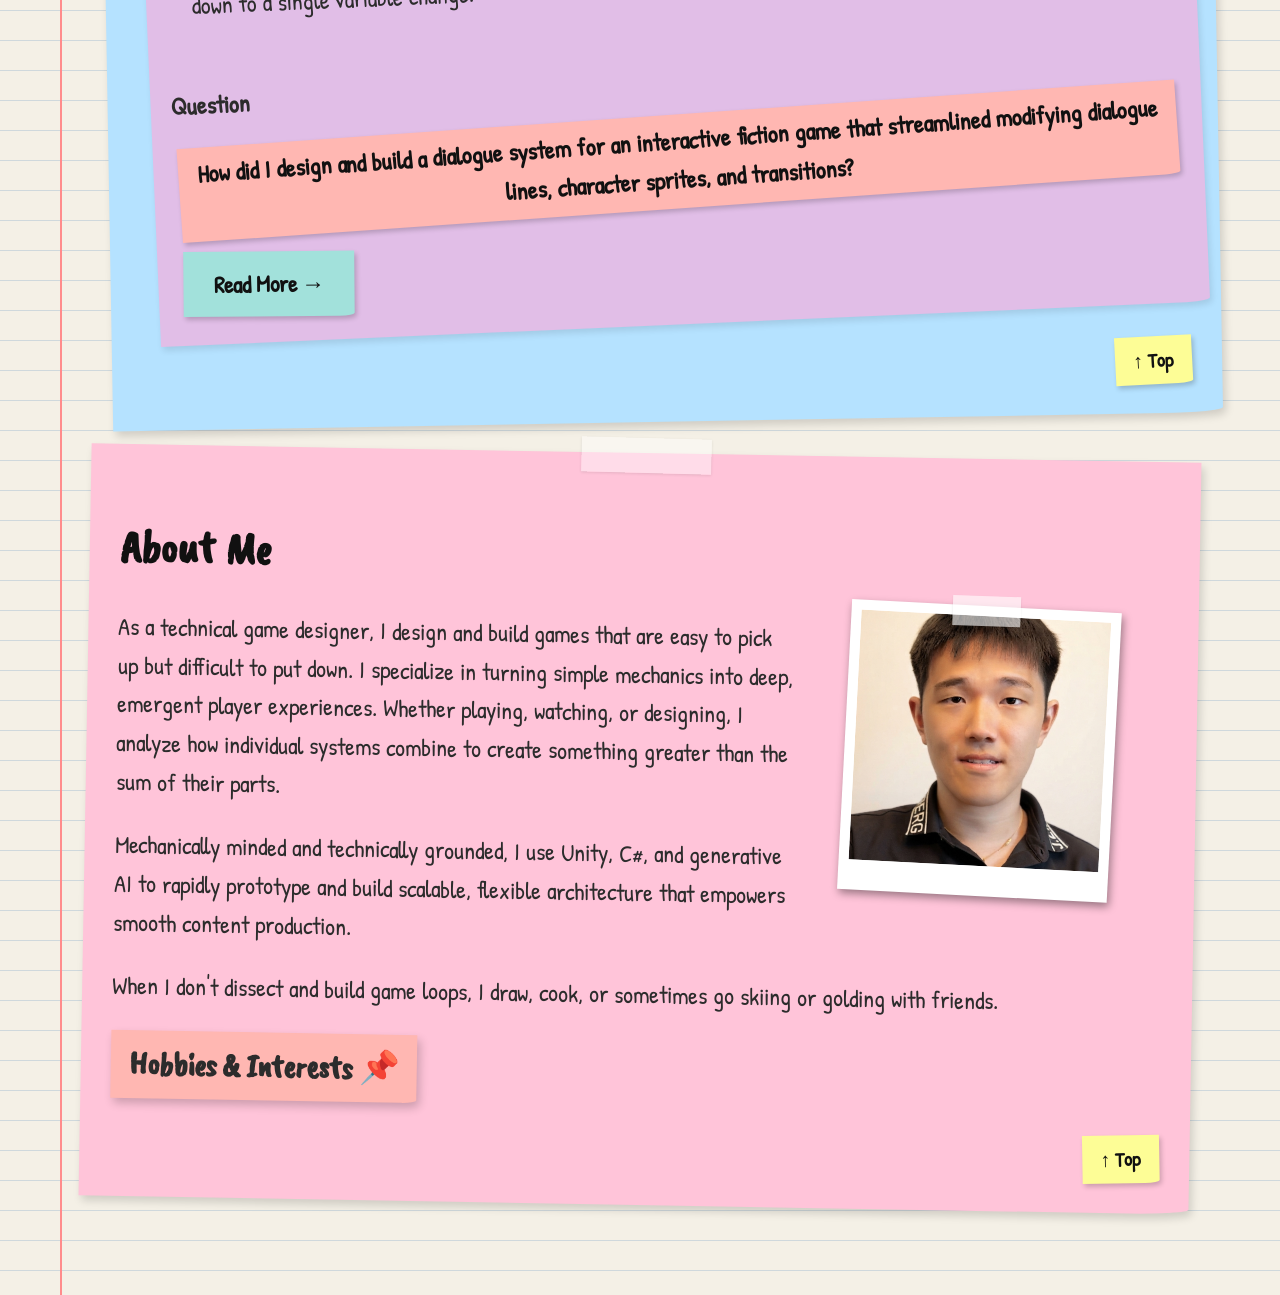
==== commit 25829875: "Use uploaded profile photo for About Me section Co-Authored-By: Claude Sonnet 5 <noreply@anthropic.c" ====
--- a/index.html
+++ b/index.html
@@ -152,7 +152,9 @@
         
         <div class="profile-container" style = "float: right; transform: rotate(2deg); width: 250px; height: 250px; margin-left:5%;  margin-right:5%; margin-bottom:3%">
             <div class="profile-tape" style="transform: rotate(-1deg);"></div>
-            <div class="profile-pic">[ Profile <br> Picture ]</div>
+            <div class="profile-pic" style="overflow: hidden;">
+                <img src="page-assets/front-page/profile-picture.png" alt="William Min" style="height: 100%; object-fit: cover;">
+            </div>
         </div>
 
 		<p>As a technical game designer, I design and build games that are easy to pick up but difficult to put down. 
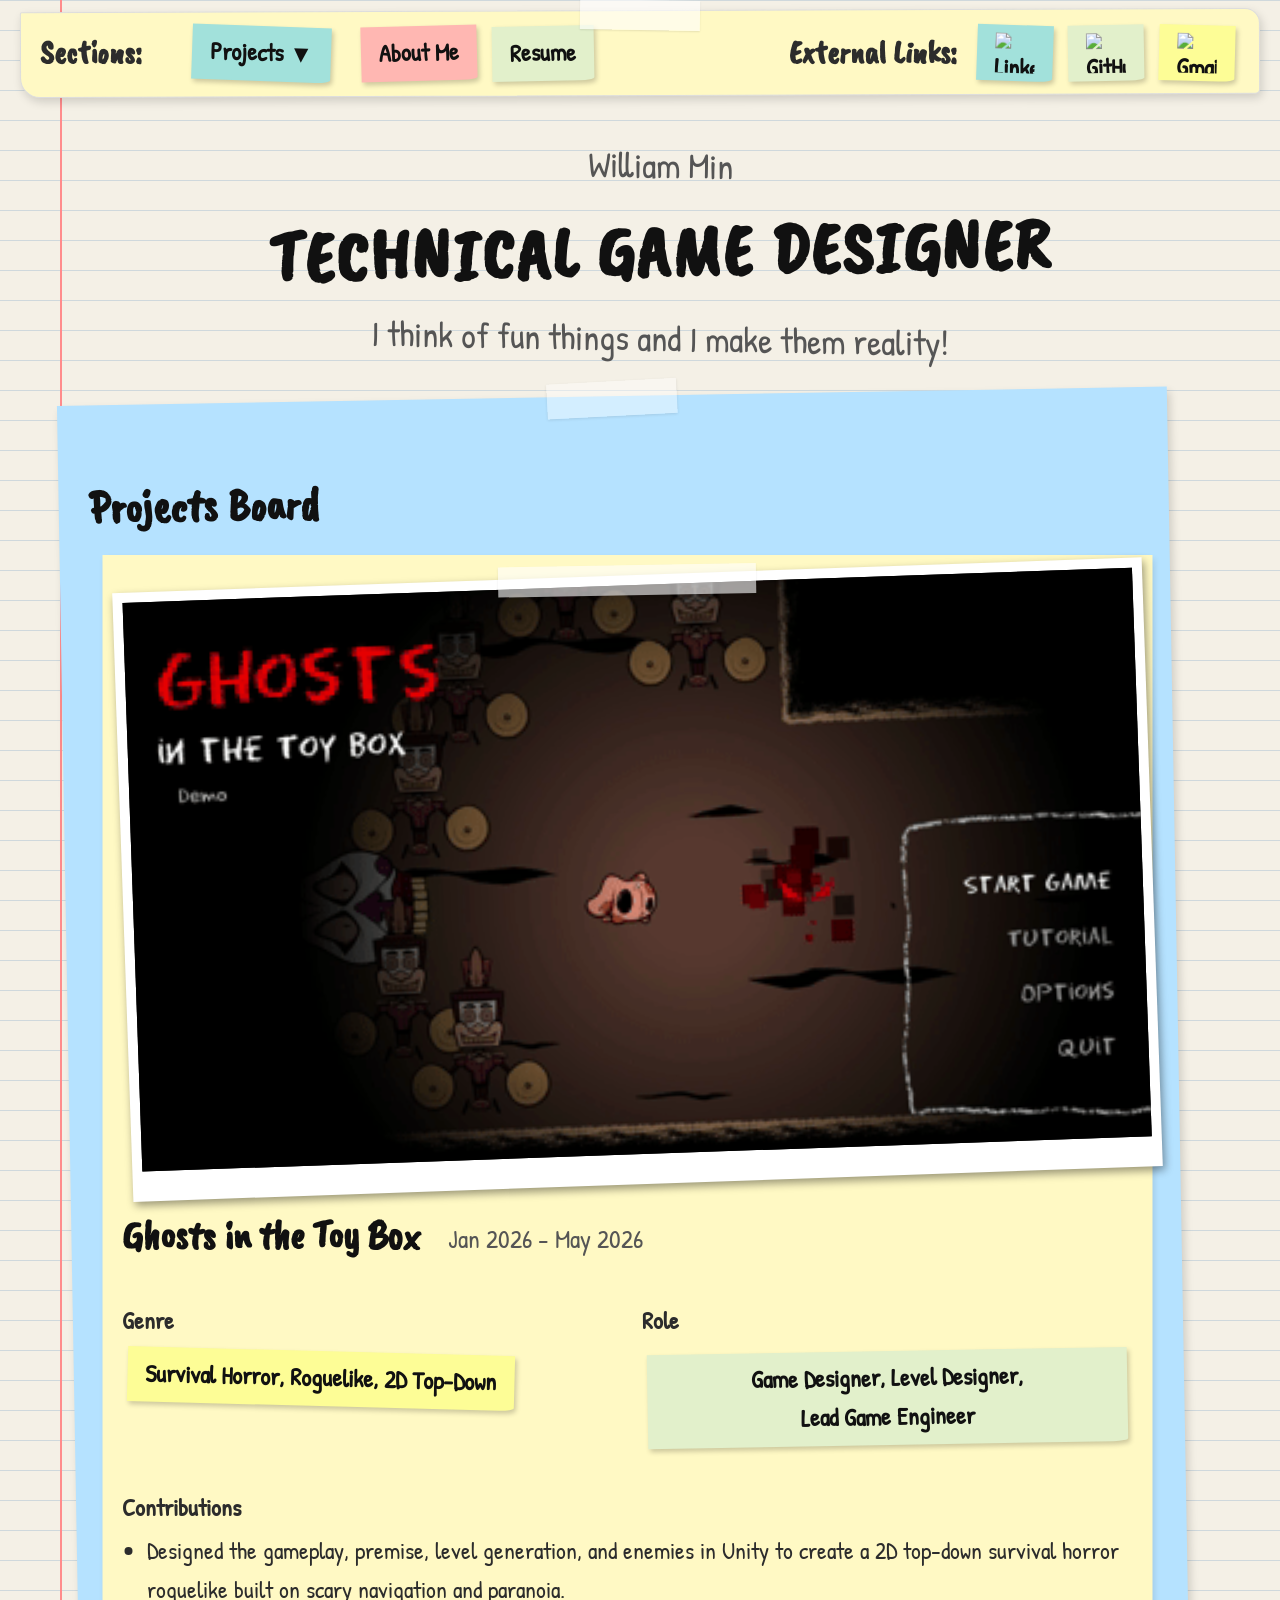
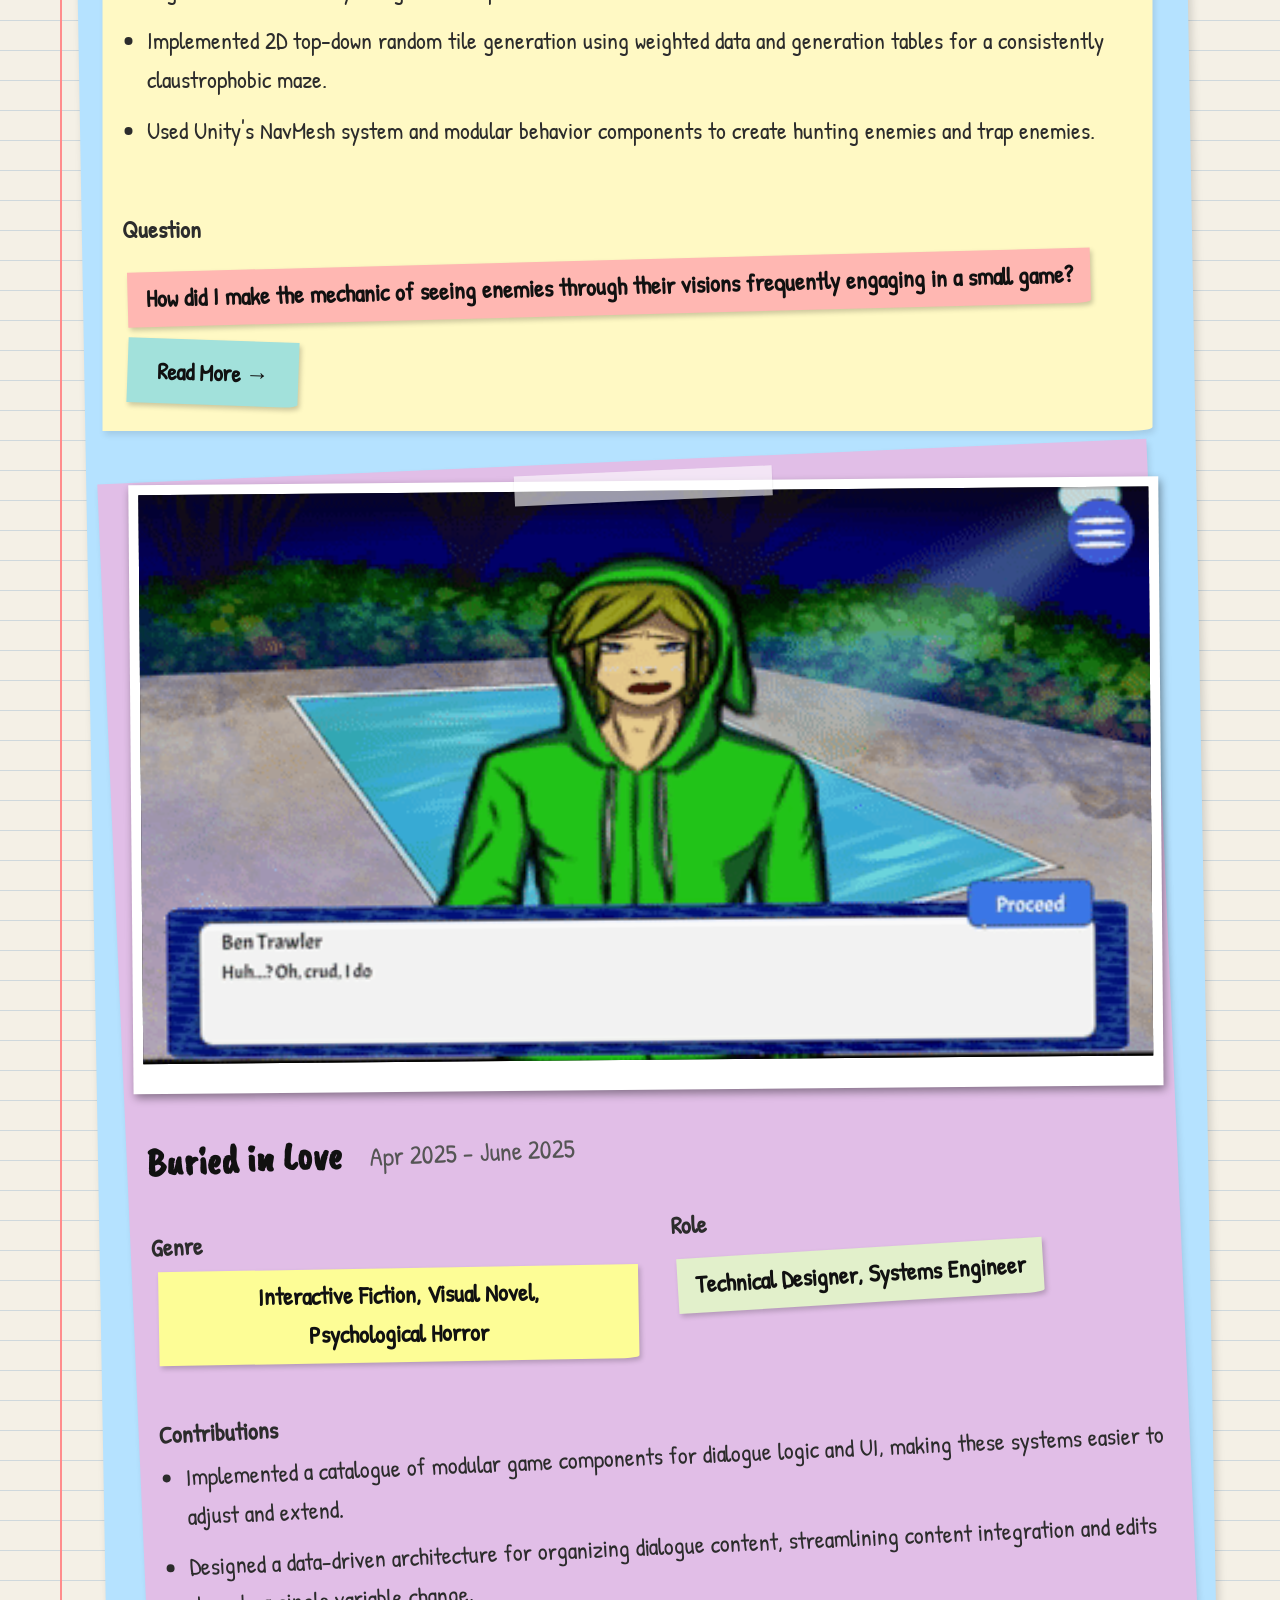
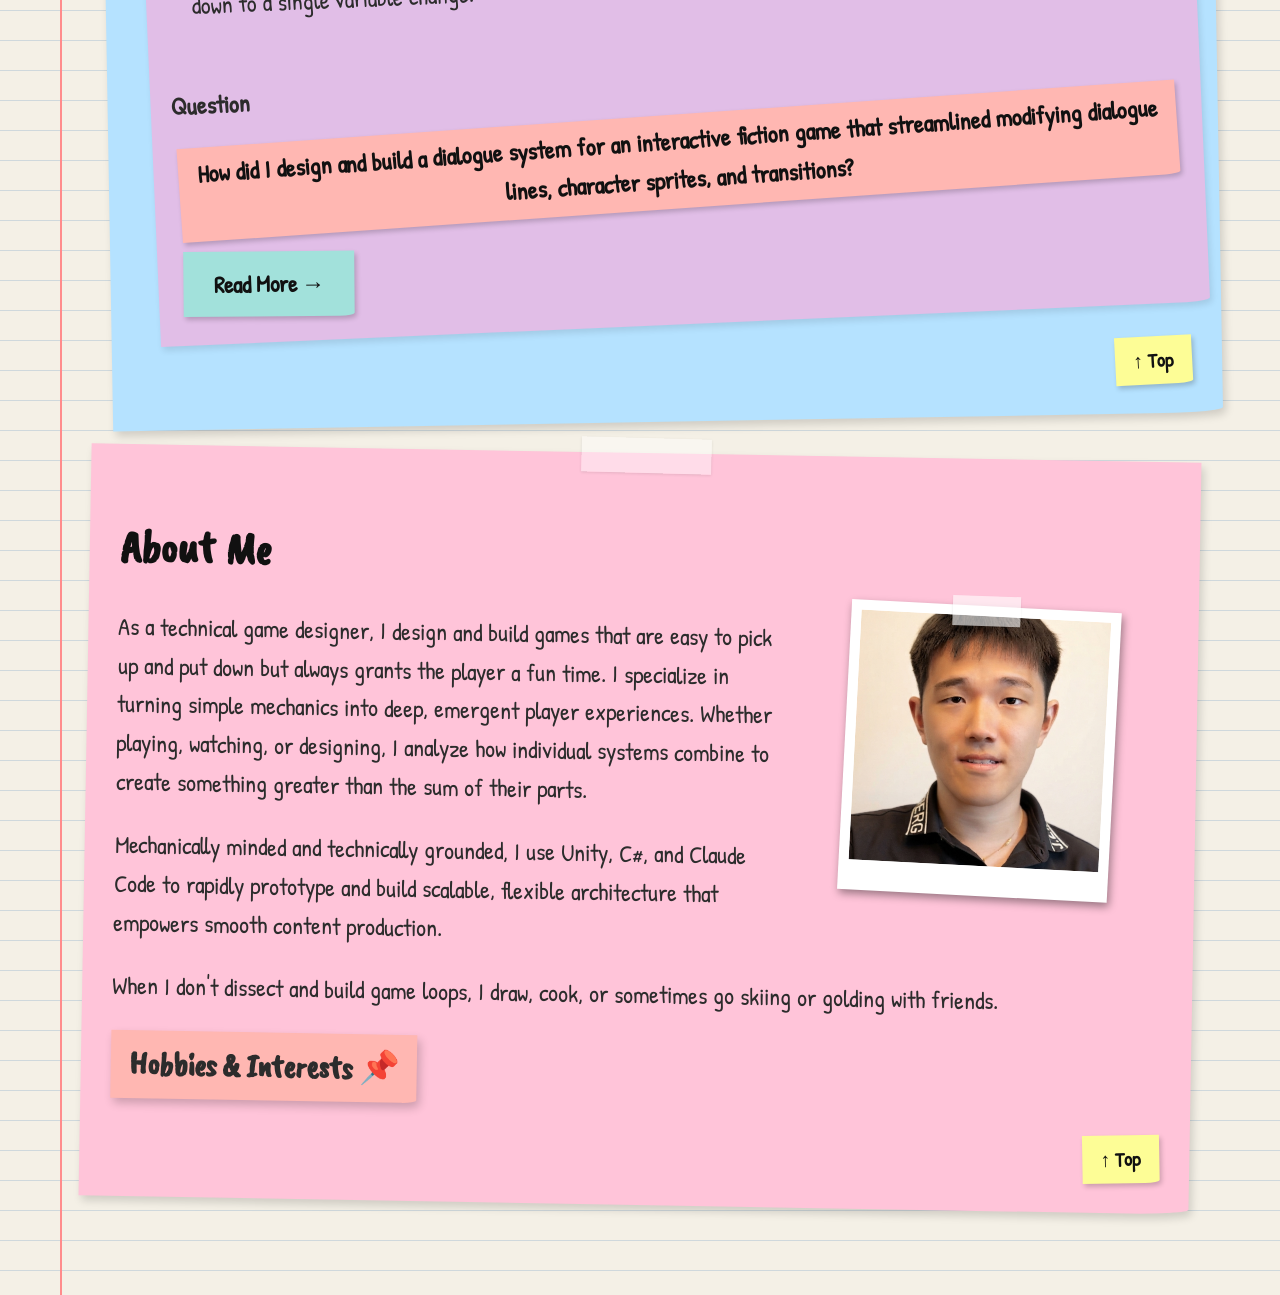
==== commit 38984a38: "Update index.html" ====
--- a/index.html
+++ b/index.html
@@ -157,10 +157,10 @@
             </div>
         </div>
 
-		<p>As a technical game designer, I design and build games that are easy to pick up but difficult to put down. 
+		<p>As a technical game designer, I design and build games that are easy to pick up and put down but always grants the player a fun time. 
 			I specialize in turning simple mechanics into deep, emergent player experiences. 
 			Whether playing, watching, or designing, I analyze how individual systems combine to create something greater than the sum of their parts.</p>
-		<p>Mechanically minded and technically grounded, I use Unity, C#, and generative AI to rapidly prototype and build scalable, flexible architecture that empowers smooth content production.</p>
+		<p>Mechanically minded and technically grounded, I use Unity, C#, and Claude Code to rapidly prototype and build scalable, flexible architecture that empowers smooth content production.</p>
 		<p>When I don't dissect and build game loops, I draw, cook, or sometimes go skiing or golding with friends.</p>
         
         <details>
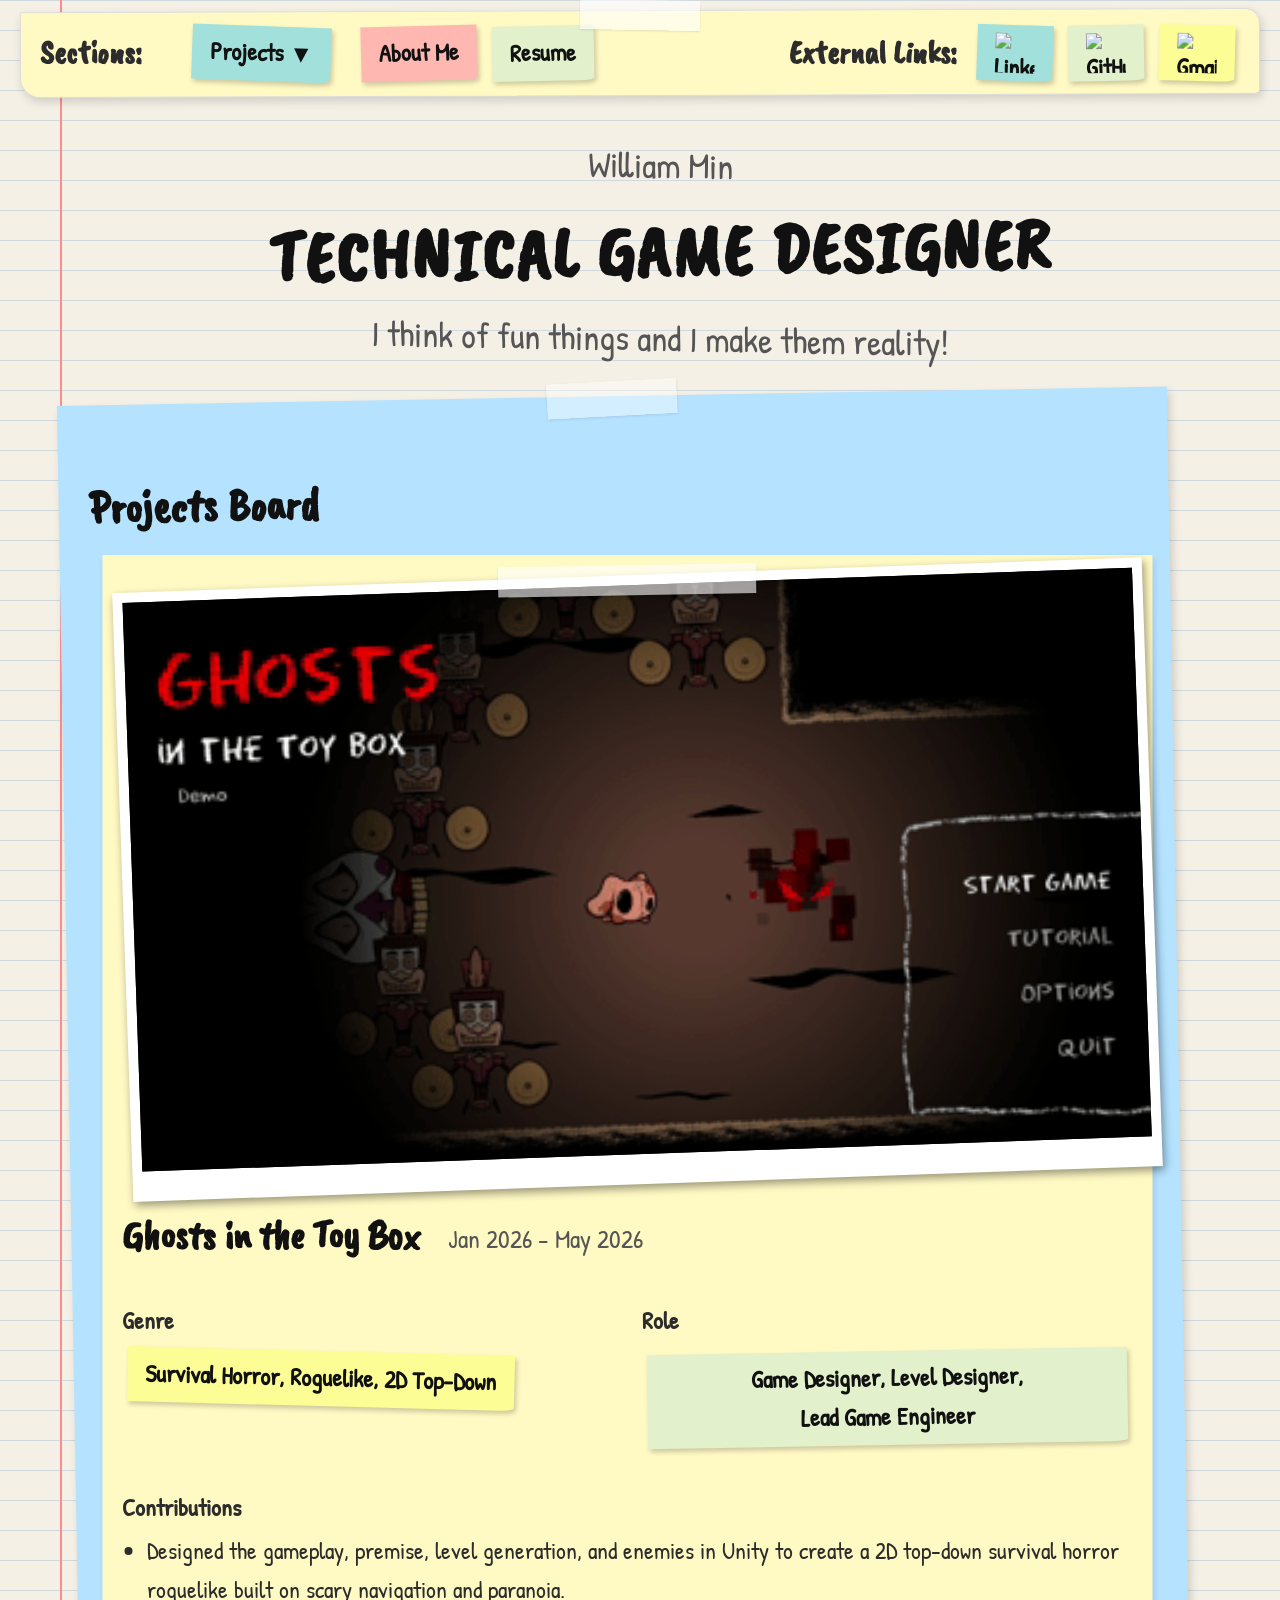
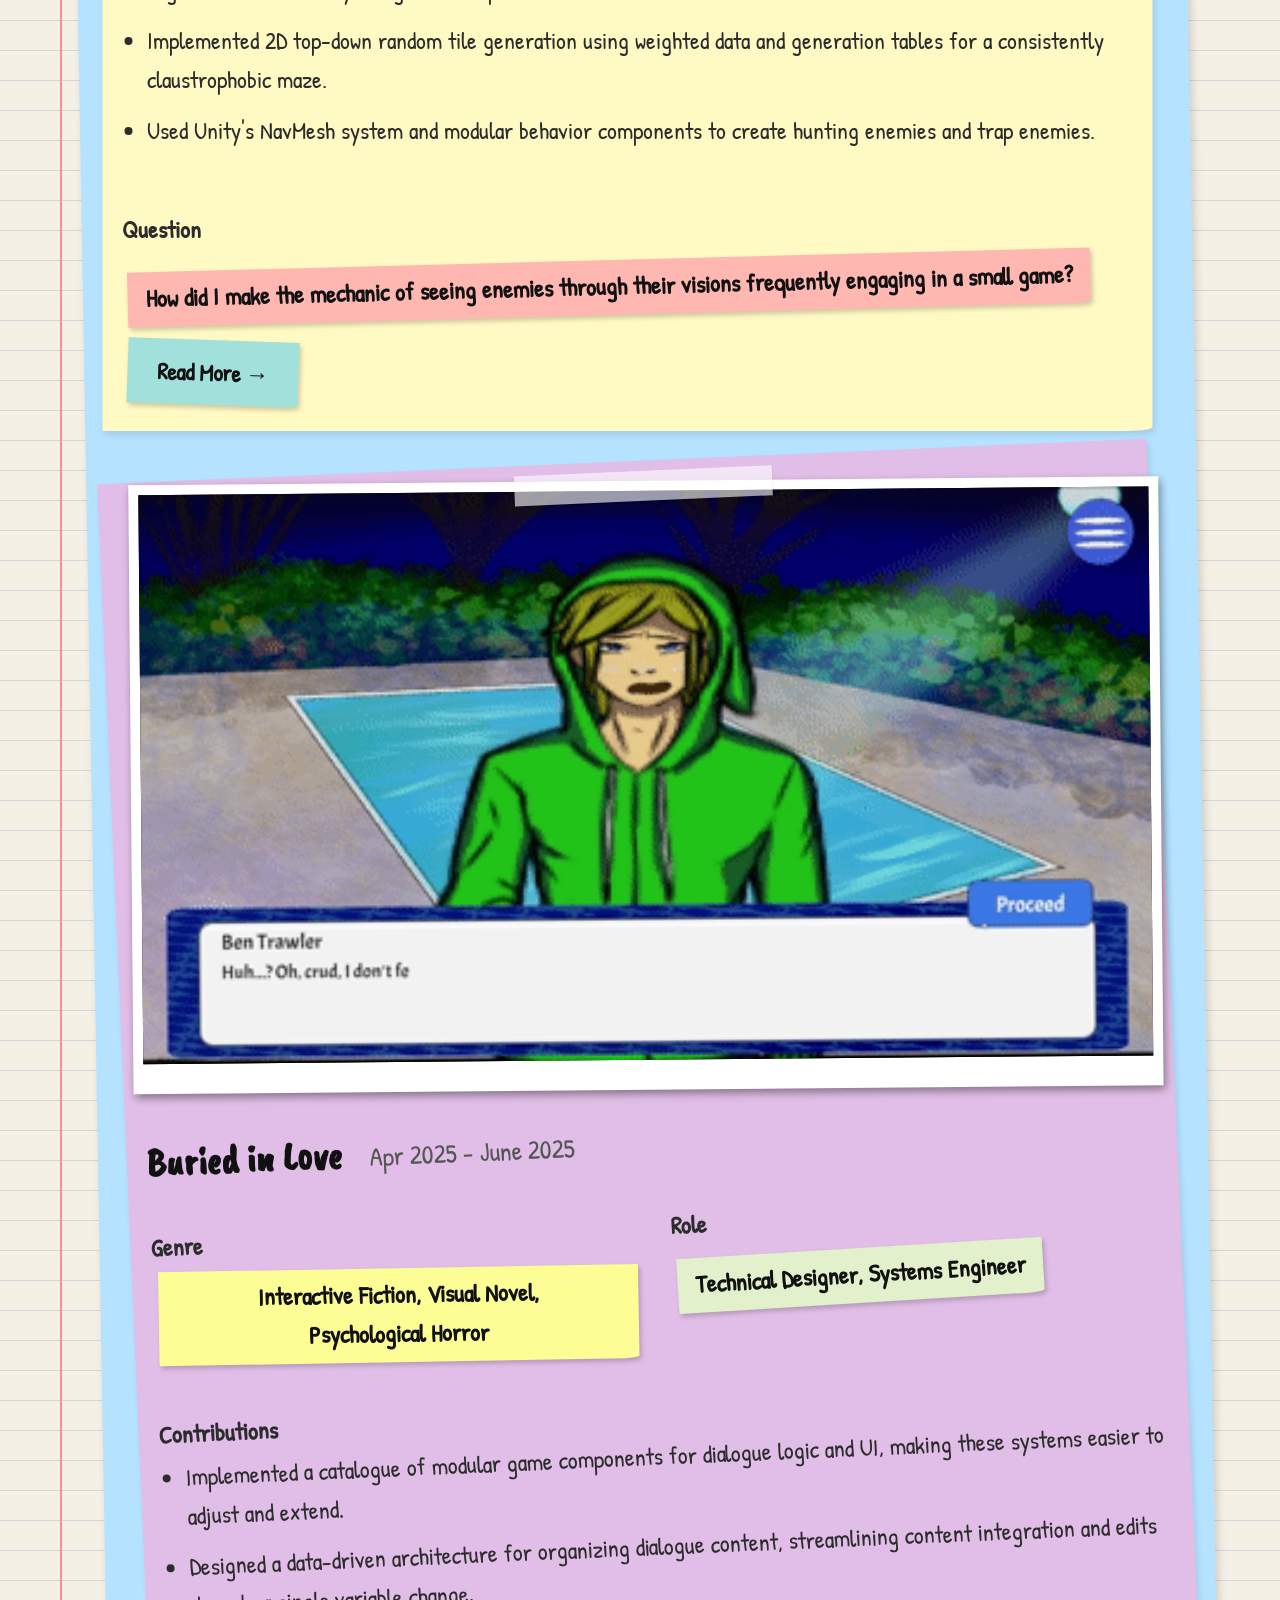
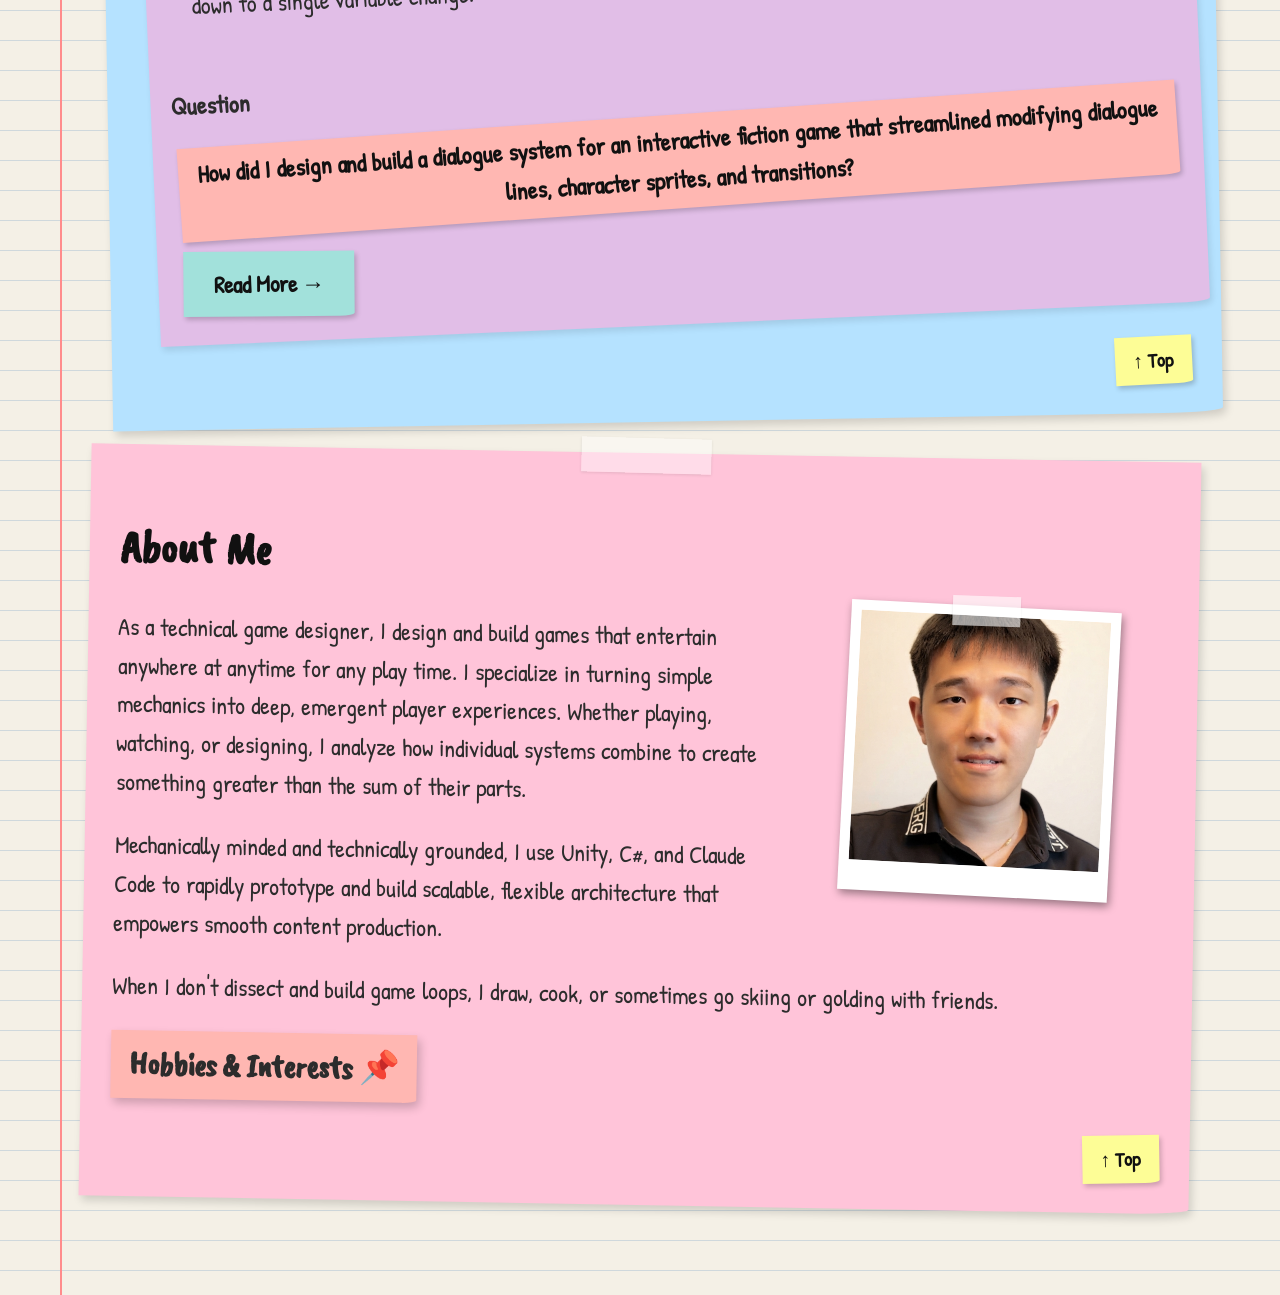
==== commit ff851d31: "Update print statement from 'Hello' to 'Goodbye'" ====
--- a/index.html
+++ b/index.html
@@ -157,7 +157,7 @@
             </div>
         </div>
 
-		<p>As a technical game designer, I design and build games that are easy to pick up and put down but always grants the player a fun time. 
+		<p>As a technical game designer, I design and build games that entertain anywhere at anytime for any play time. 
 			I specialize in turning simple mechanics into deep, emergent player experiences. 
 			Whether playing, watching, or designing, I analyze how individual systems combine to create something greater than the sum of their parts.</p>
 		<p>Mechanically minded and technically grounded, I use Unity, C#, and Claude Code to rapidly prototype and build scalable, flexible architecture that empowers smooth content production.</p>
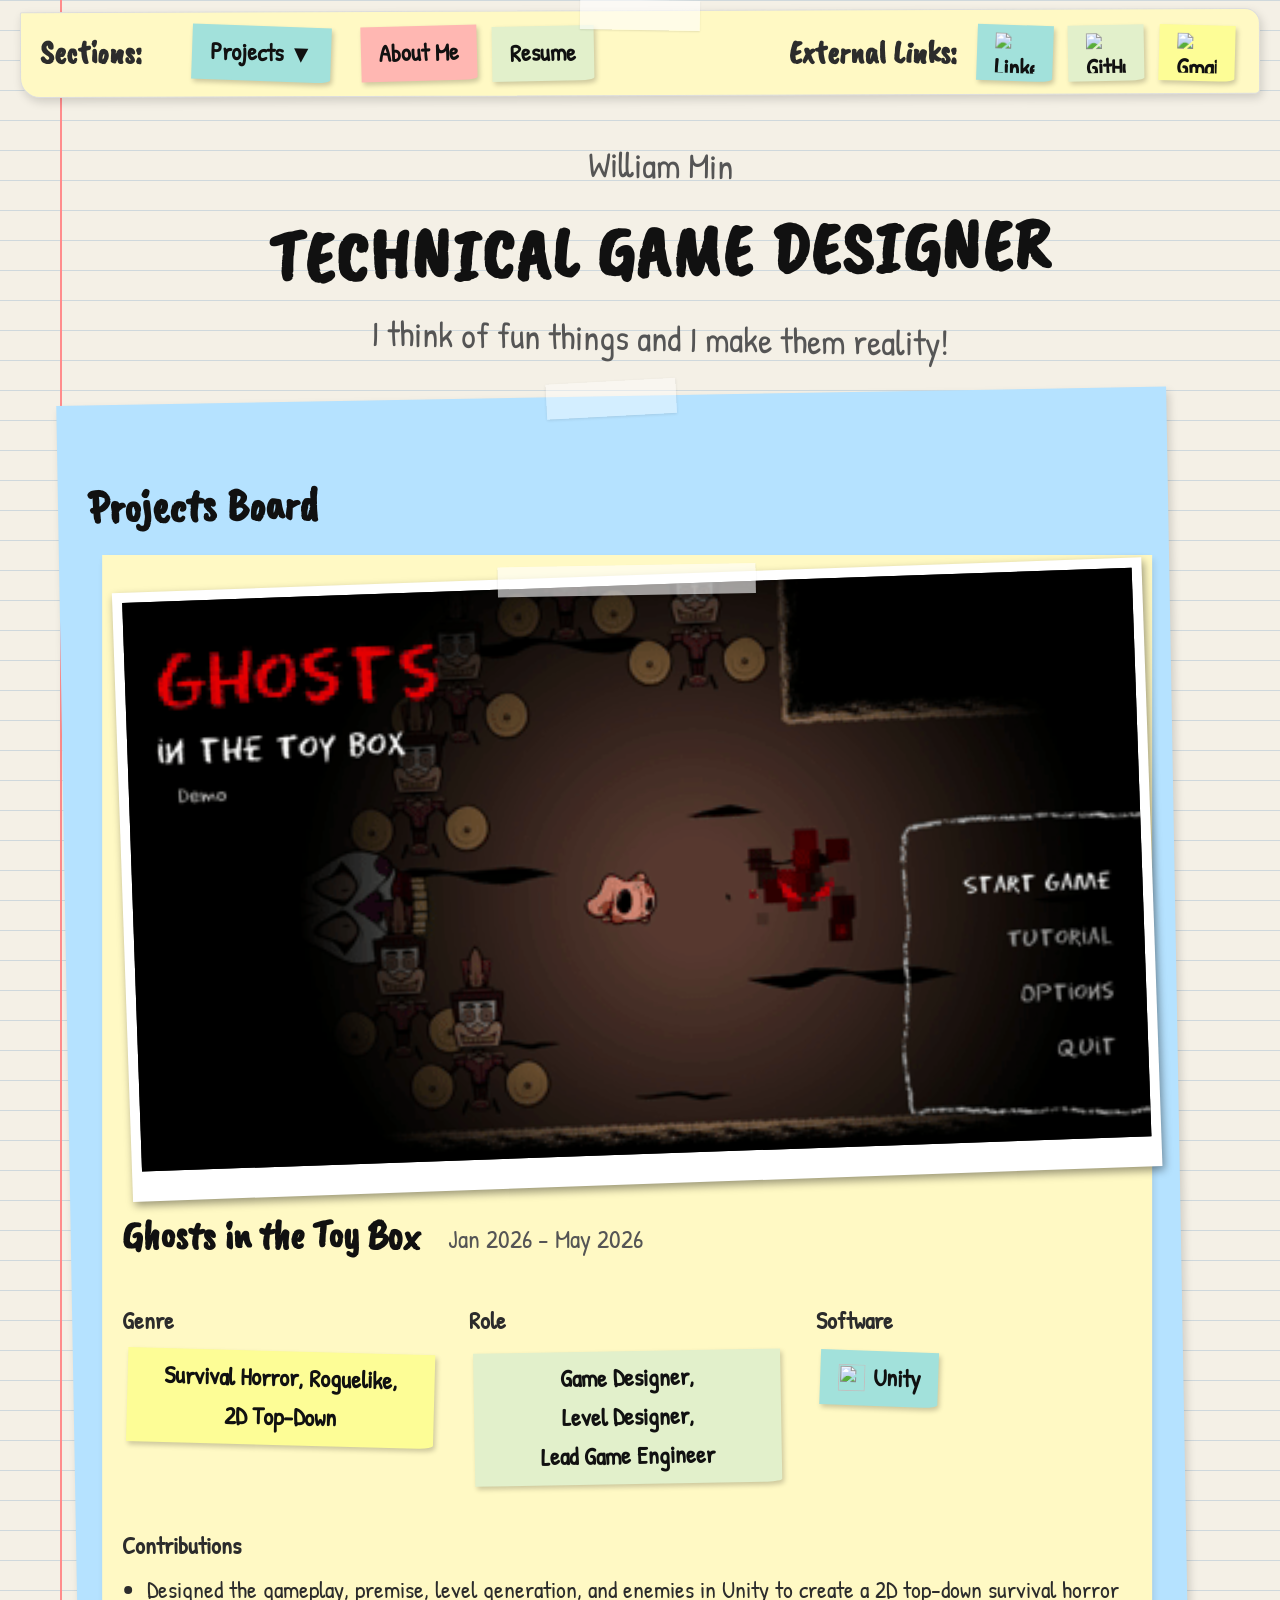
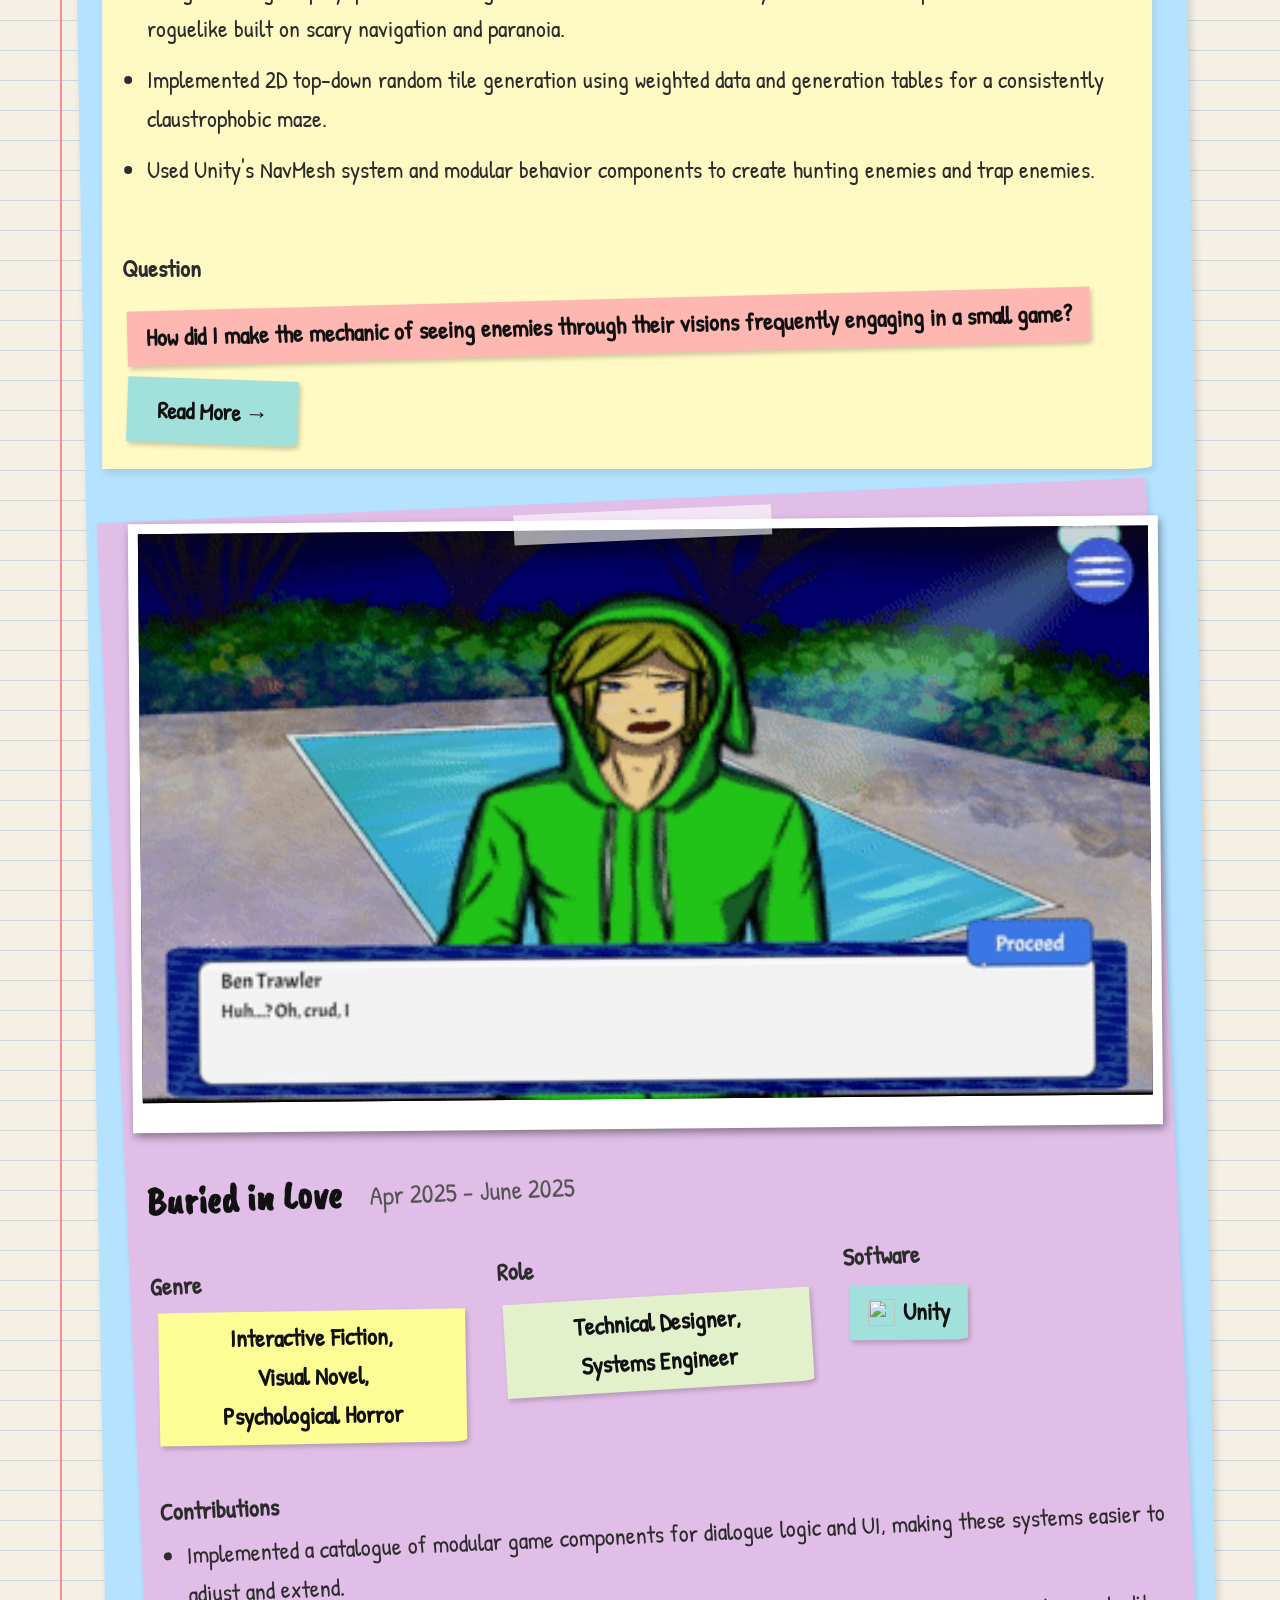
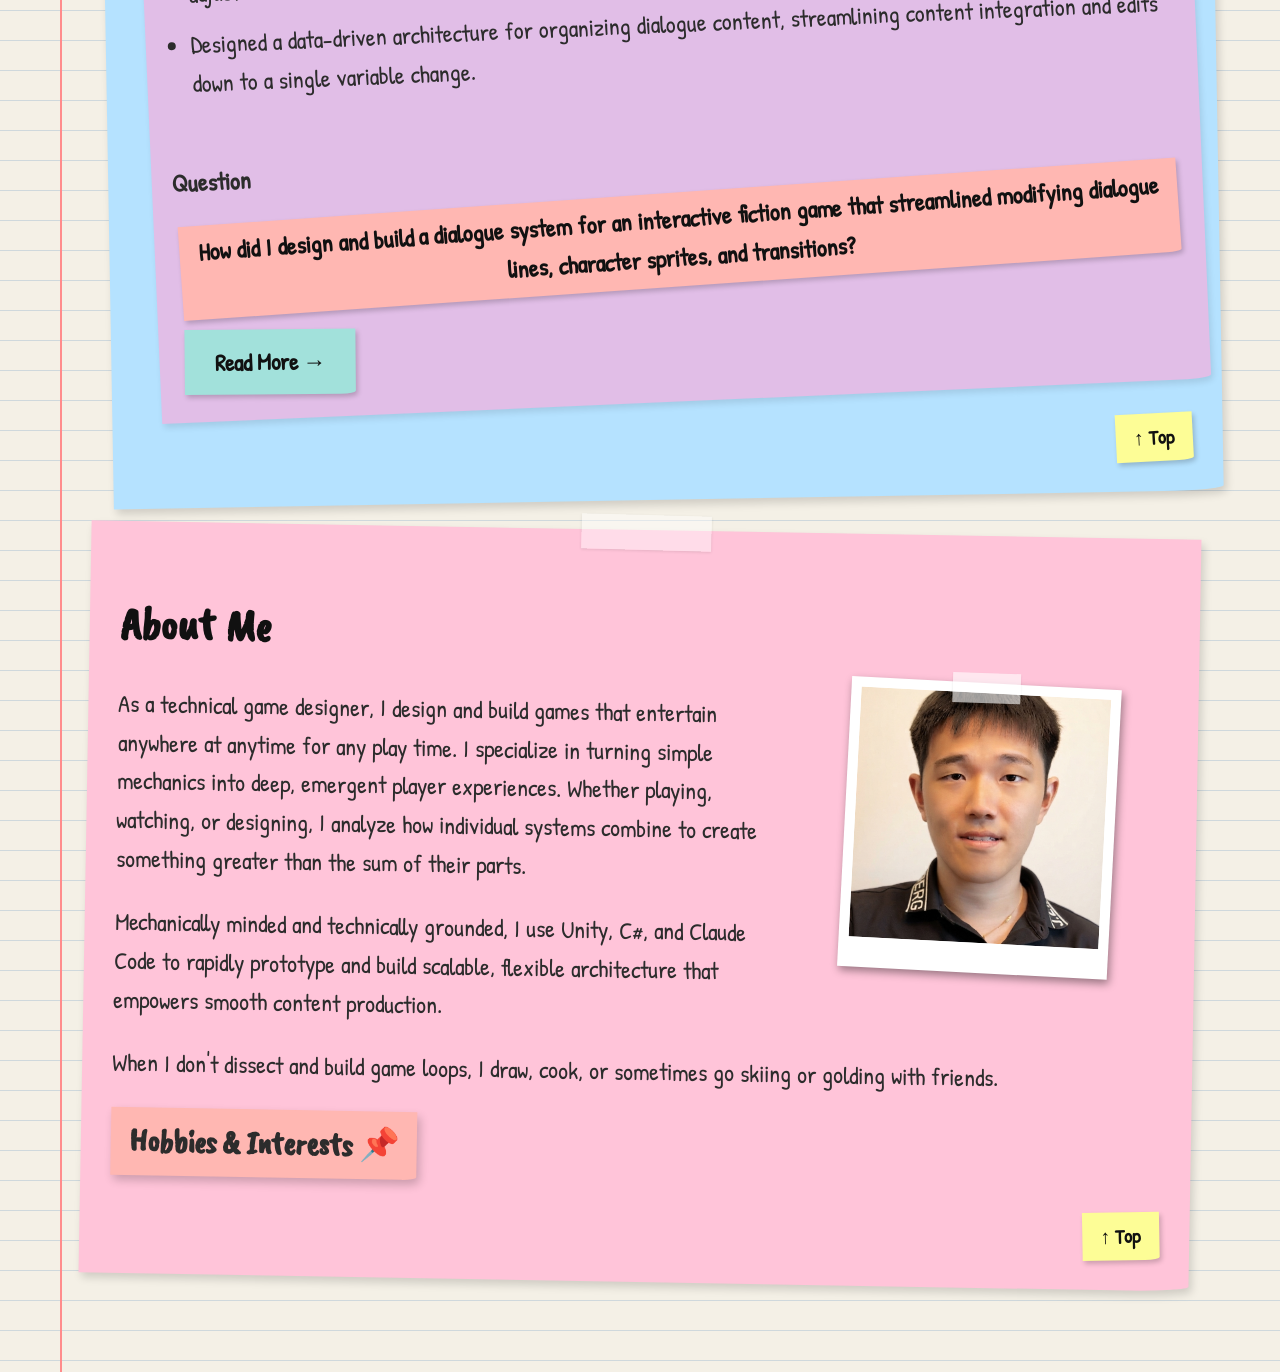
==== commit 60140168: "Added software section" ====
--- a/index.html
+++ b/index.html
@@ -83,6 +83,12 @@
                                 <span class="btn-post-it green static">Game&nbsp;Designer, Level&nbsp;Designer, Lead&nbsp;Game&nbsp;Engineer</span>
                             </div>
                         </div>
+                        <div>
+                            <p style="margin-bottom: 5px;"><strong>Software</strong></p>
+                            <div class="meta-tags" style="justify-content: flex-start; margin-bottom: 15px;">
+                                <span class="btn-post-it blue static software-tag"><img src="https://upload.wikimedia.org/wikipedia/commons/8/80/Unity_Black_icon.svg" alt="" class="software-icon">Unity</span>
+                            </div>
+                        </div>
                     </div>
 
                     <p style="margin-bottom: 5px;"><strong>Contributions</strong></p>
@@ -123,6 +129,12 @@
                             <p style="margin-bottom: 5px;"><strong>Role</strong></p>
                             <div class="meta-tags" style="justify-content: flex-start; margin-bottom: 15px;">
                                 <span class="btn-post-it green static">Technical&nbsp;Designer, Systems&nbsp;Engineer</span>
+                            </div>
+                        </div>
+                        <div>
+                            <p style="margin-bottom: 5px;"><strong>Software</strong></p>
+                            <div class="meta-tags" style="justify-content: flex-start; margin-bottom: 15px;">
+                                <span class="btn-post-it blue static software-tag"><img src="https://upload.wikimedia.org/wikipedia/commons/8/80/Unity_Black_icon.svg" alt="" class="software-icon">Unity</span>
                             </div>
                         </div>
                     </div>
--- a/page-assets/styles/site.css
+++ b/page-assets/styles/site.css
@@ -454,6 +454,19 @@
     margin-top: 0;
 }
 
+.software-tag {
+    display: inline-flex;
+    align-items: center;
+    justify-content: center;
+    gap: 8px;
+}
+
+.software-icon {
+    width: 1.1em;
+    height: 1.1em;
+    vertical-align: middle;
+}
+
 .card-content .read-more-btn {
     padding: 14px 30px;
     font-size: 1.3rem;
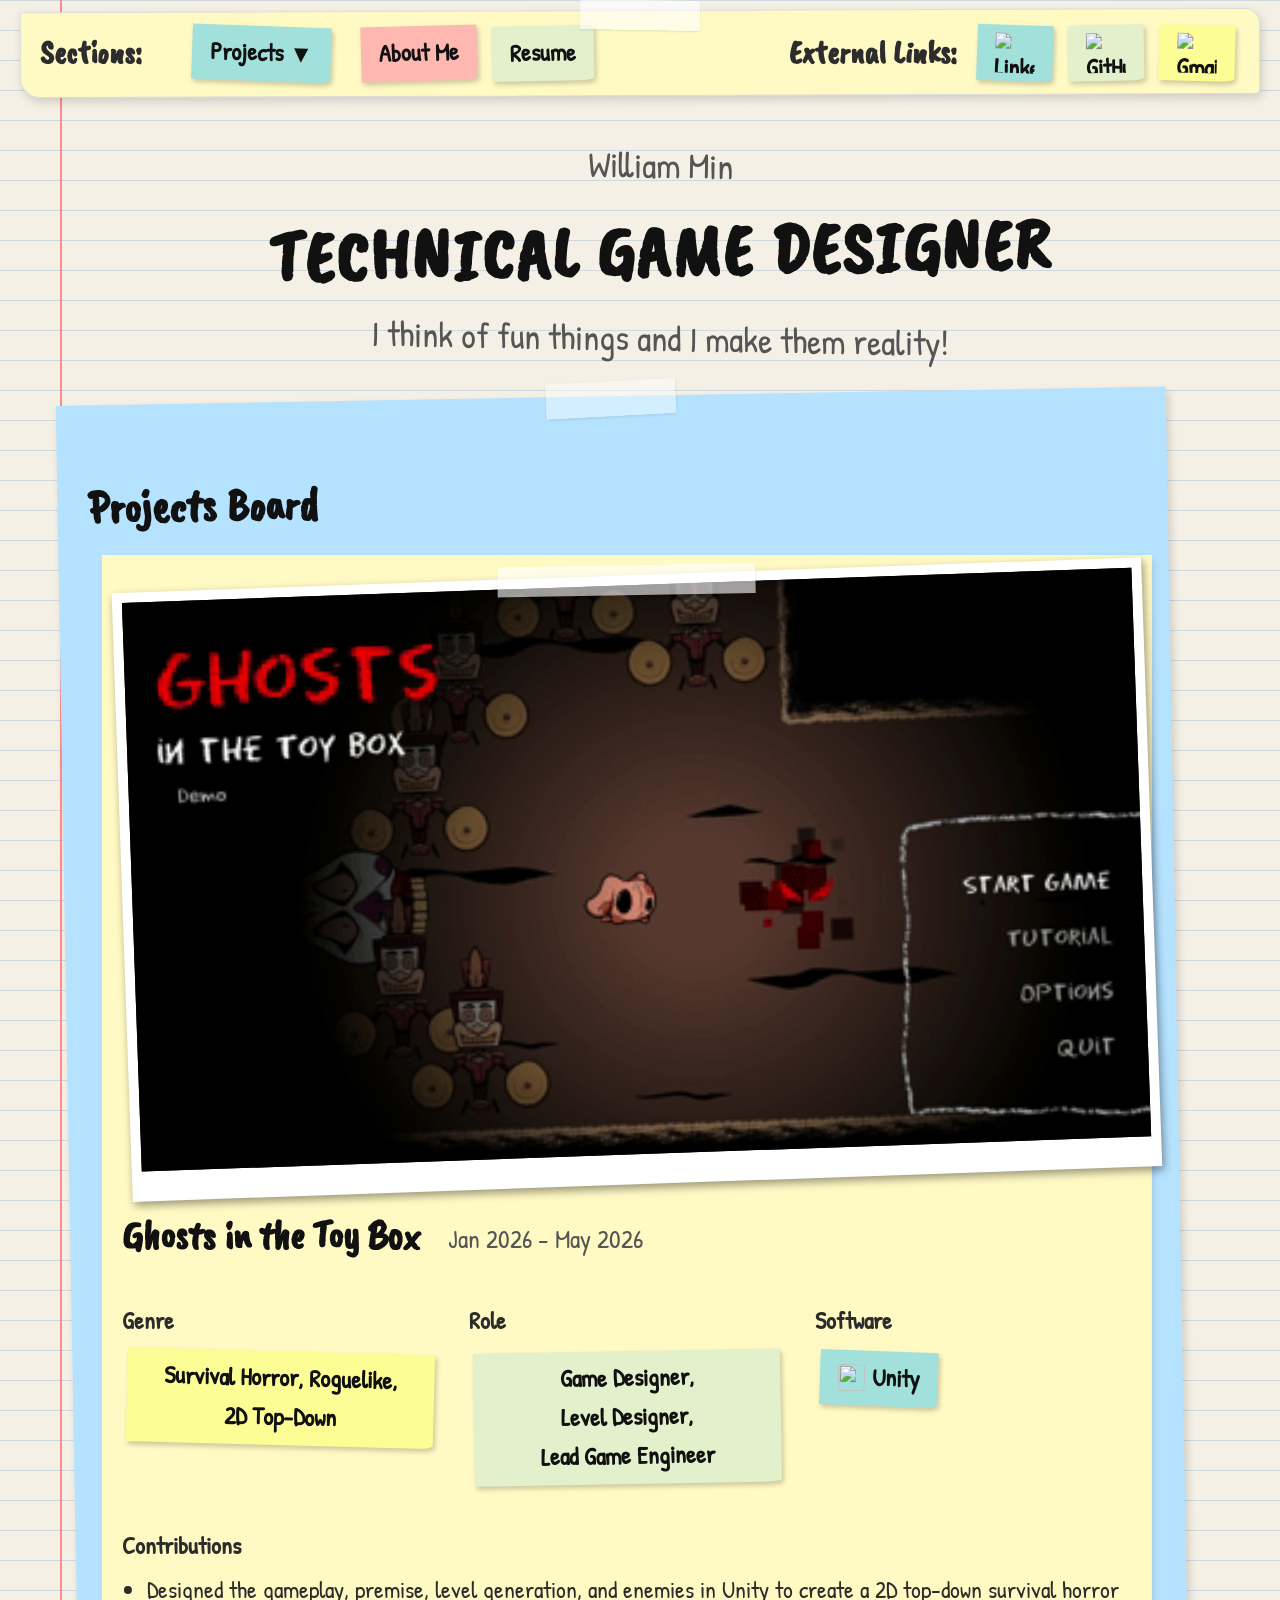
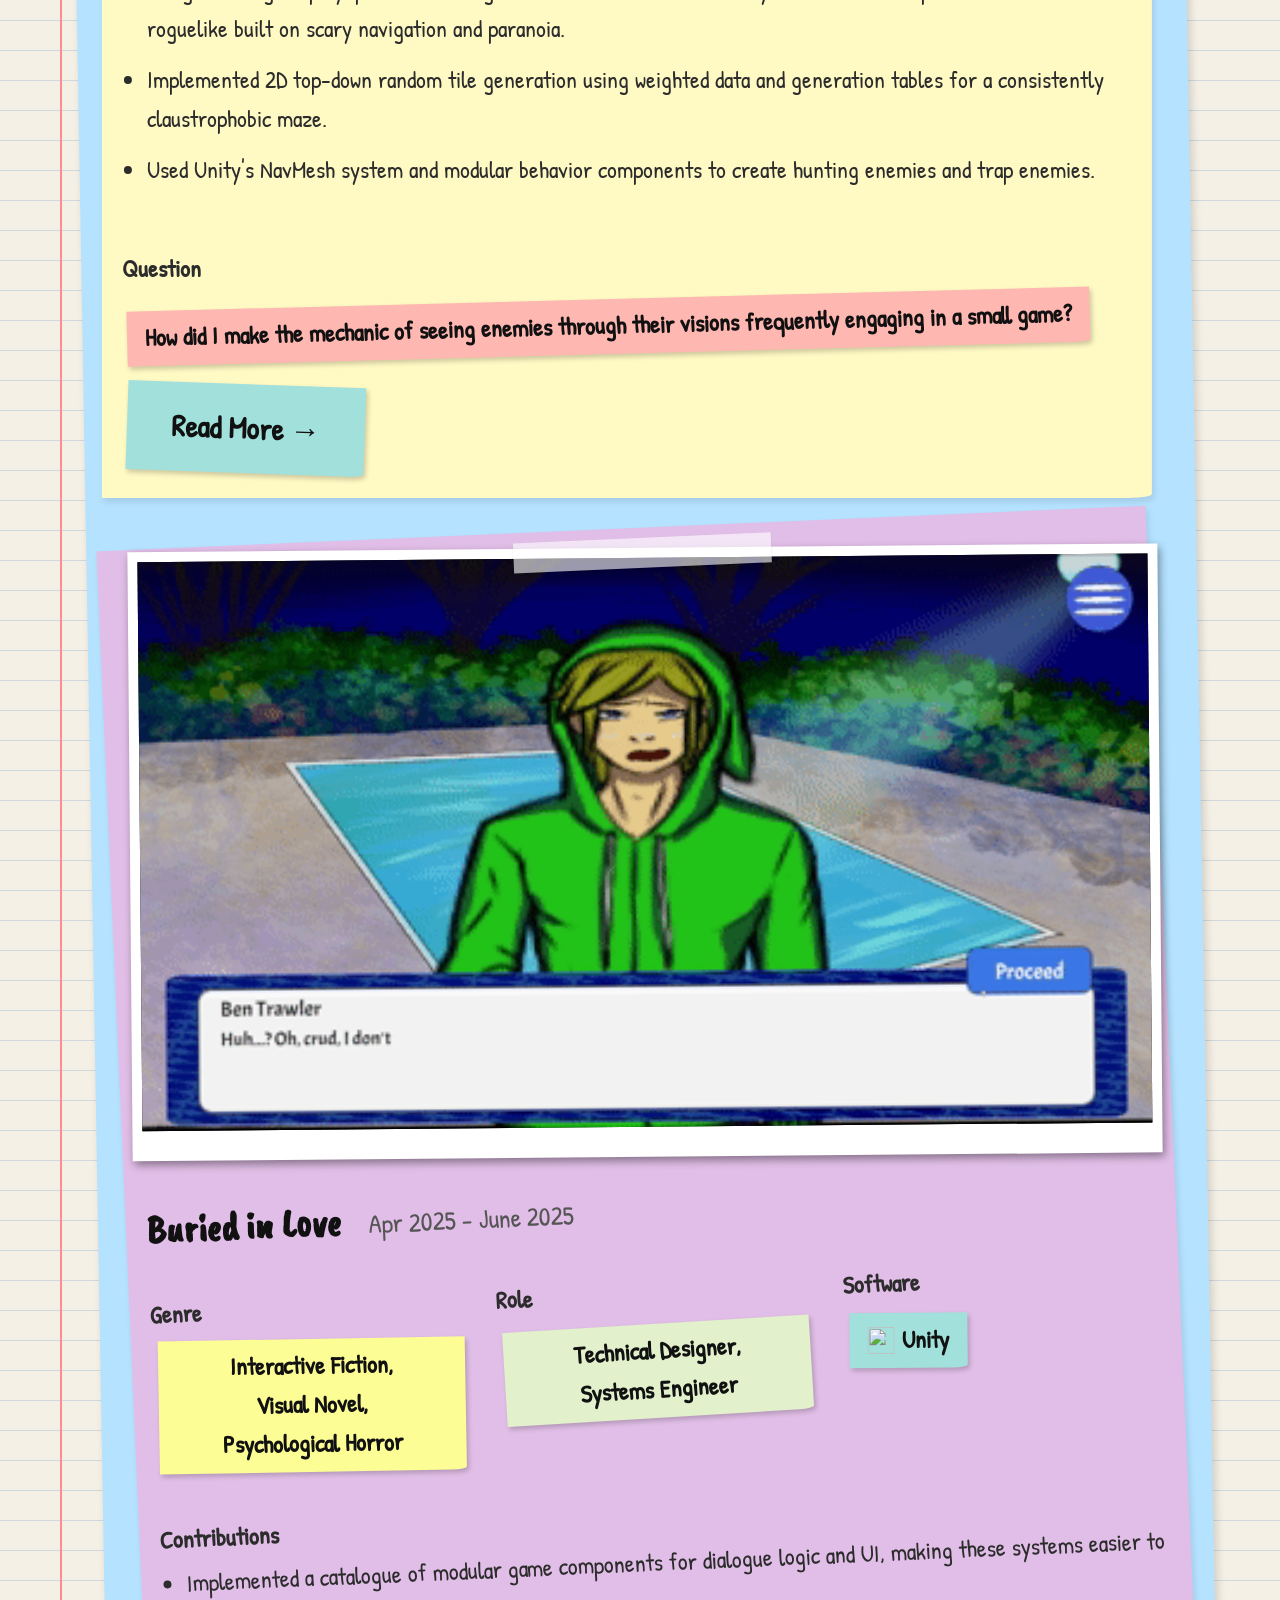
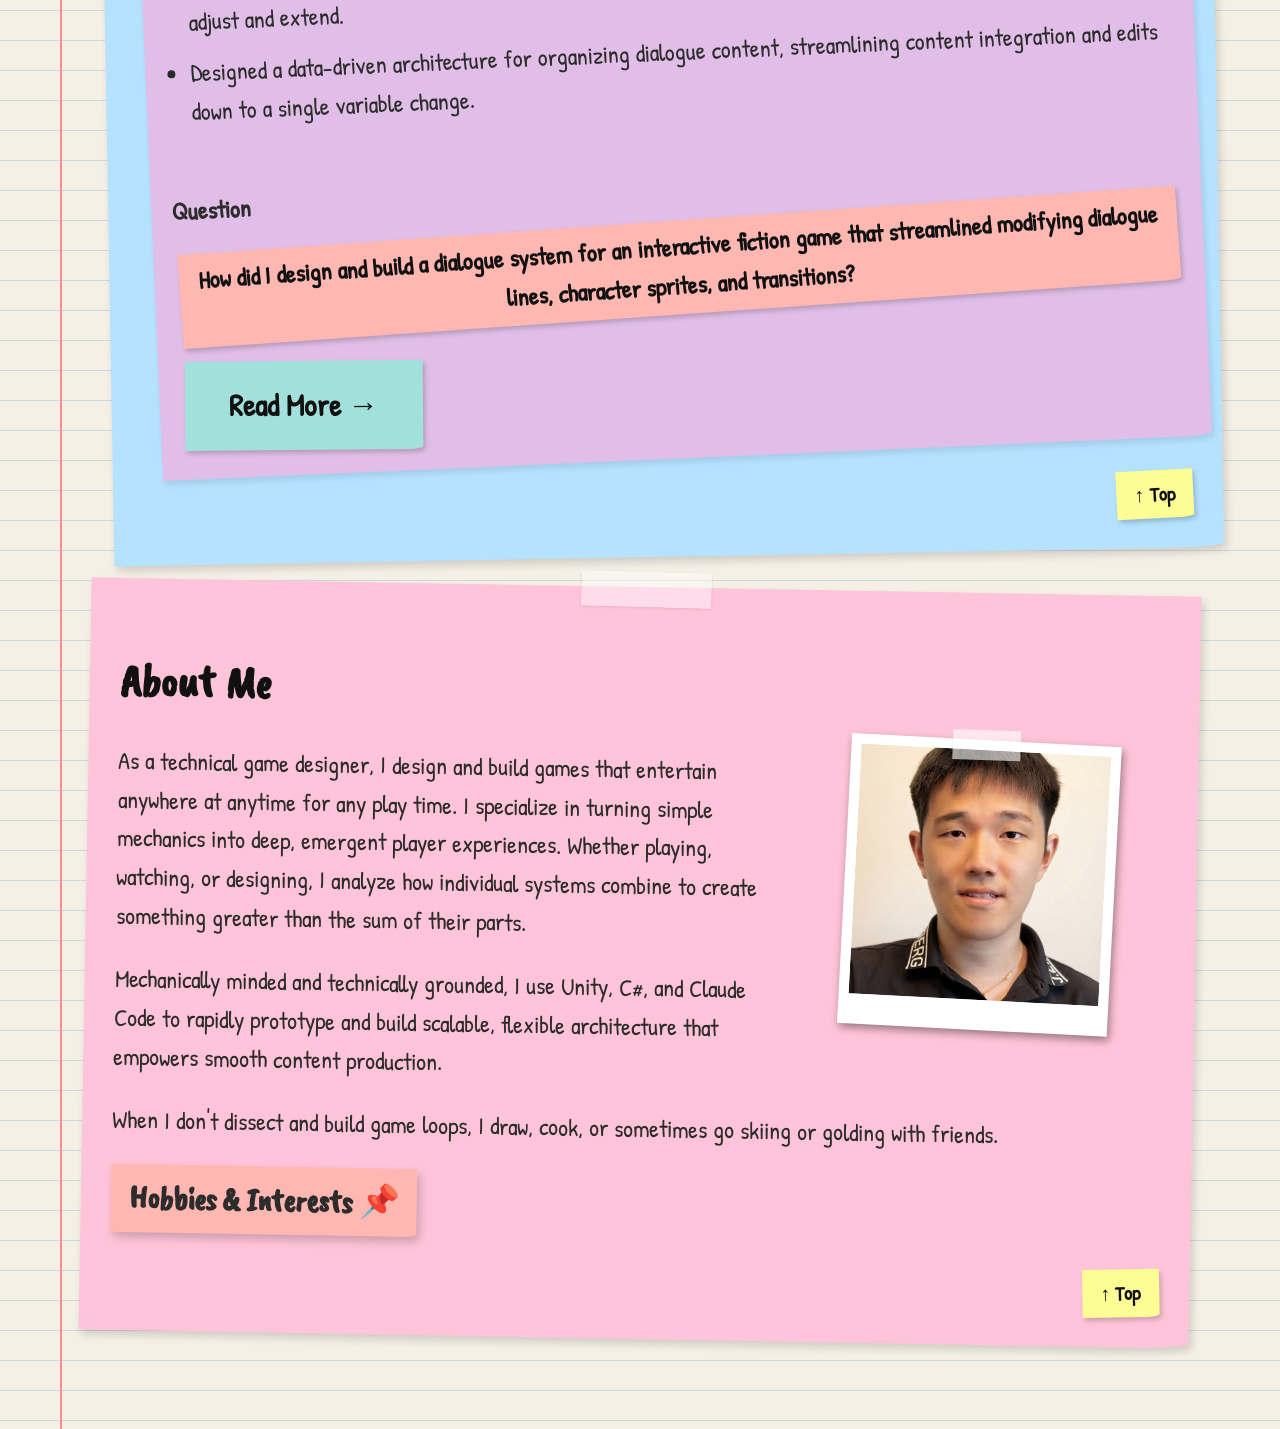
==== commit 56e80e7c: "Visual changes to front page" ====
--- a/index.html
+++ b/index.html
@@ -178,6 +178,7 @@
         <details>
             <summary>Hobbies & Interests 📌</summary>
             <div class="hobbies-content">
+				<div class="scrap-tape" style="top: -14px; transform: rotate(-1.5deg);"></div>
 				<p><strong>Drawing & Sketching</strong></p>
 				<ul>
 					<li>Visually communicated ideas, level layouts, and technical architecture.</li>
--- a/page-assets/styles/site.css
+++ b/page-assets/styles/site.css
@@ -468,8 +468,9 @@
 }
 
 .card-content .read-more-btn {
-    padding: 14px 30px;
-    font-size: 1.3rem;
+    padding: 20px 44px;
+    font-size: 1.7rem;
+    margin-top: 10px;
 }
 
 .genre-role-row {
@@ -585,6 +586,7 @@
     margin-top: 10px;
     border-bottom-right-radius: 15px 3px;
     box-shadow: 3px 5px 10px rgba(0,0,0,0.15);
+    position: relative;
 }
 
 .hobbies-content ul {
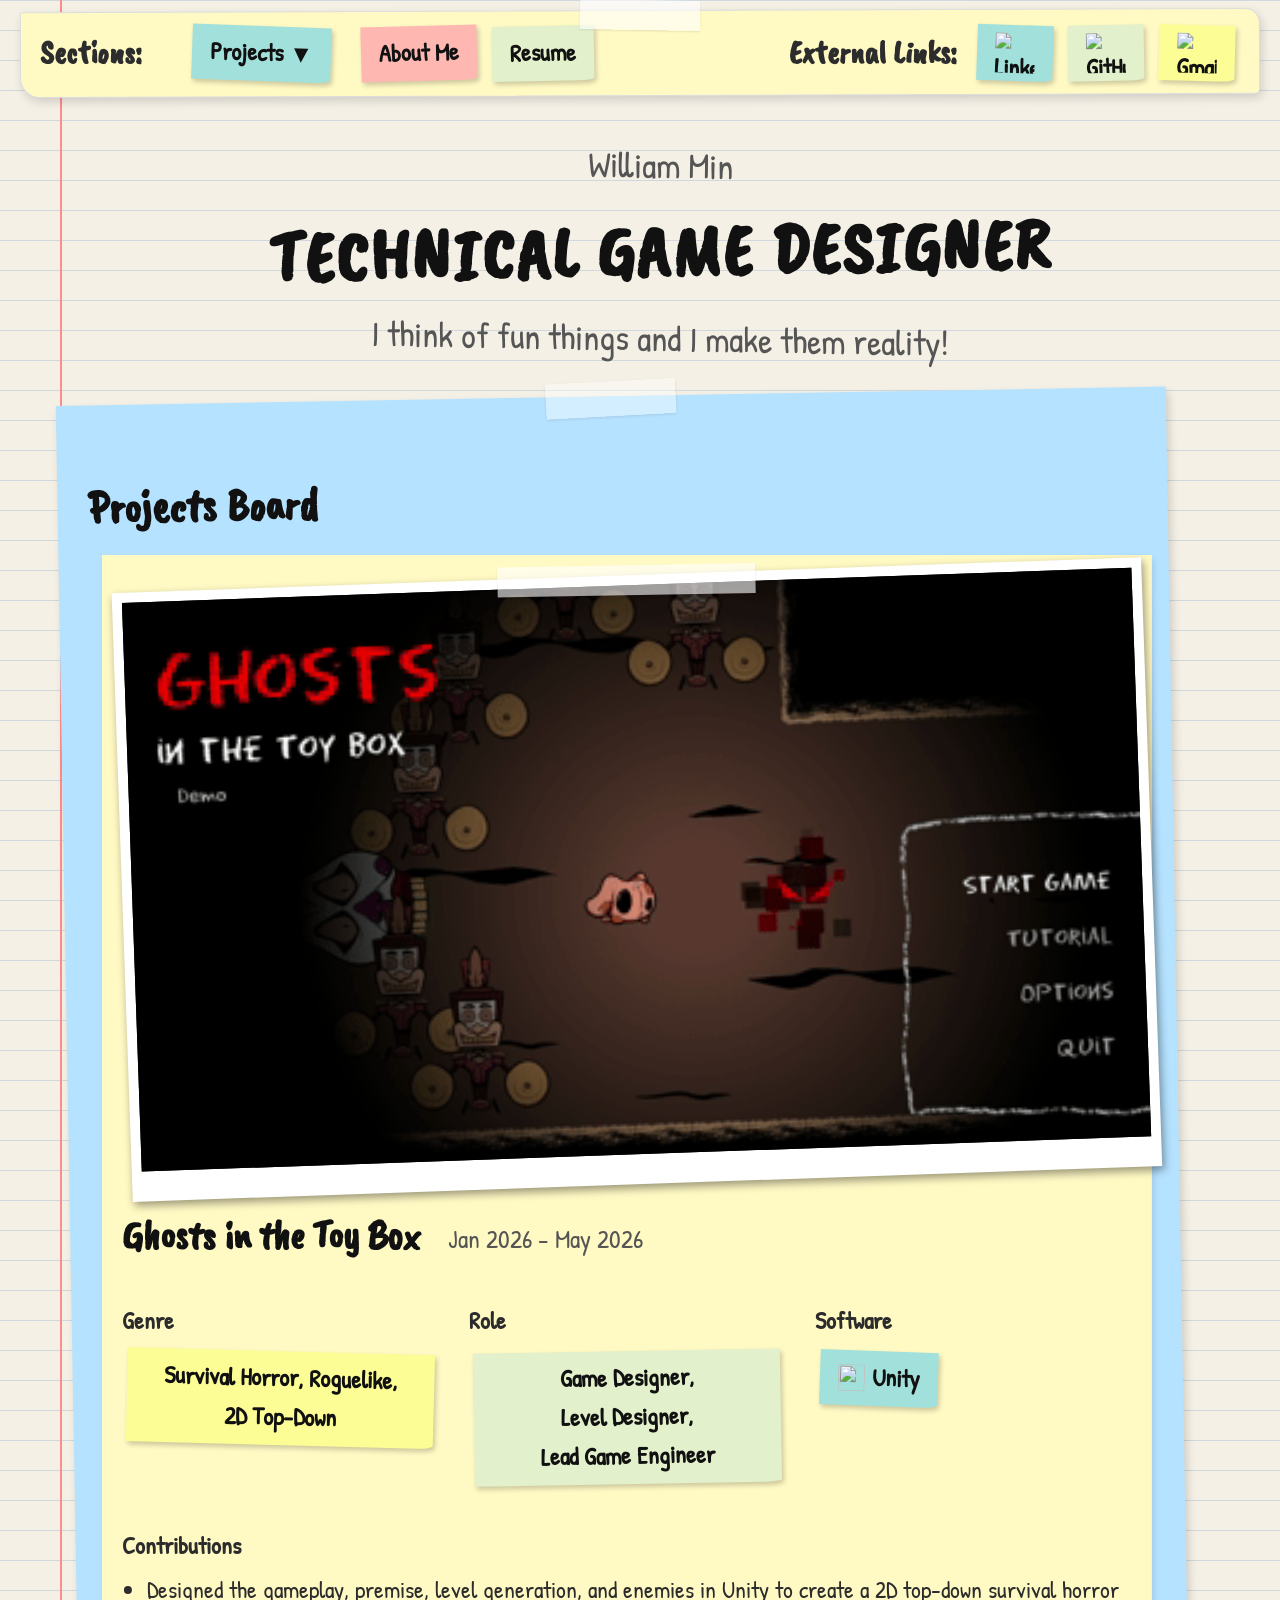
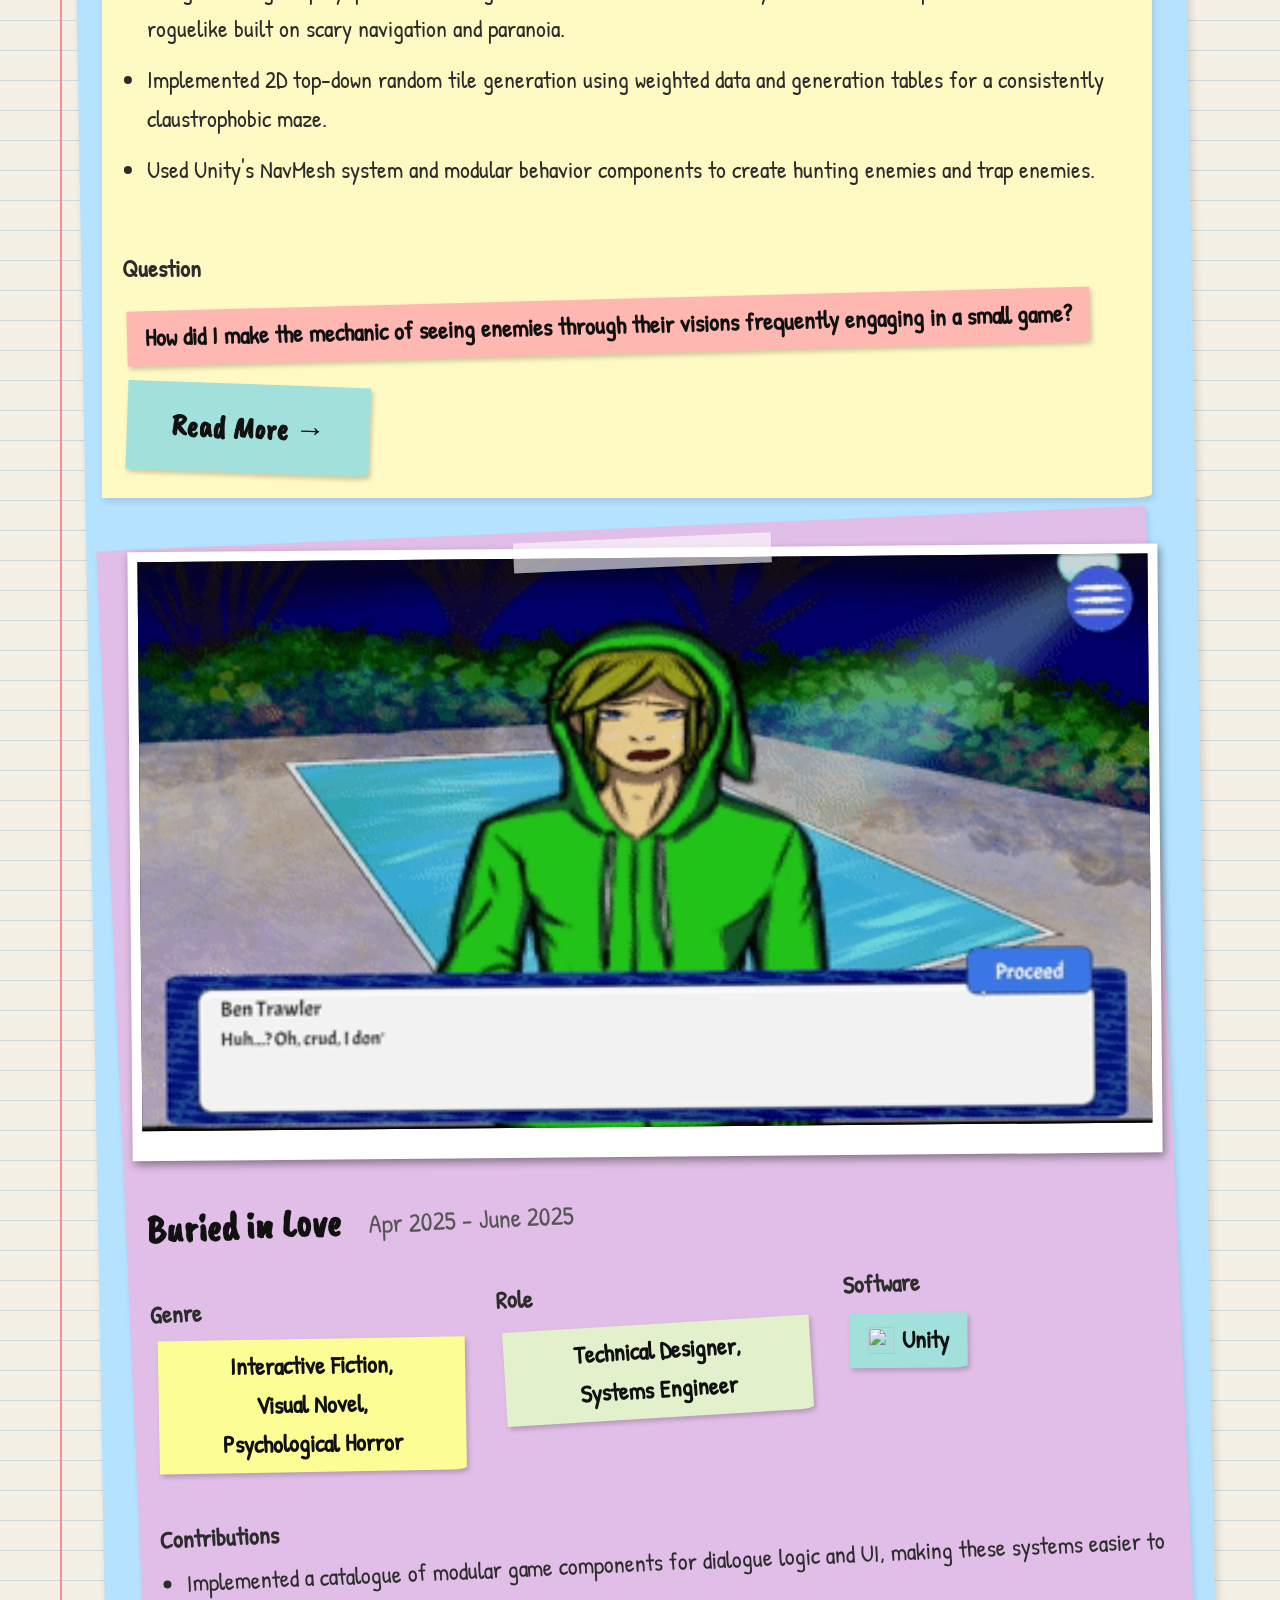
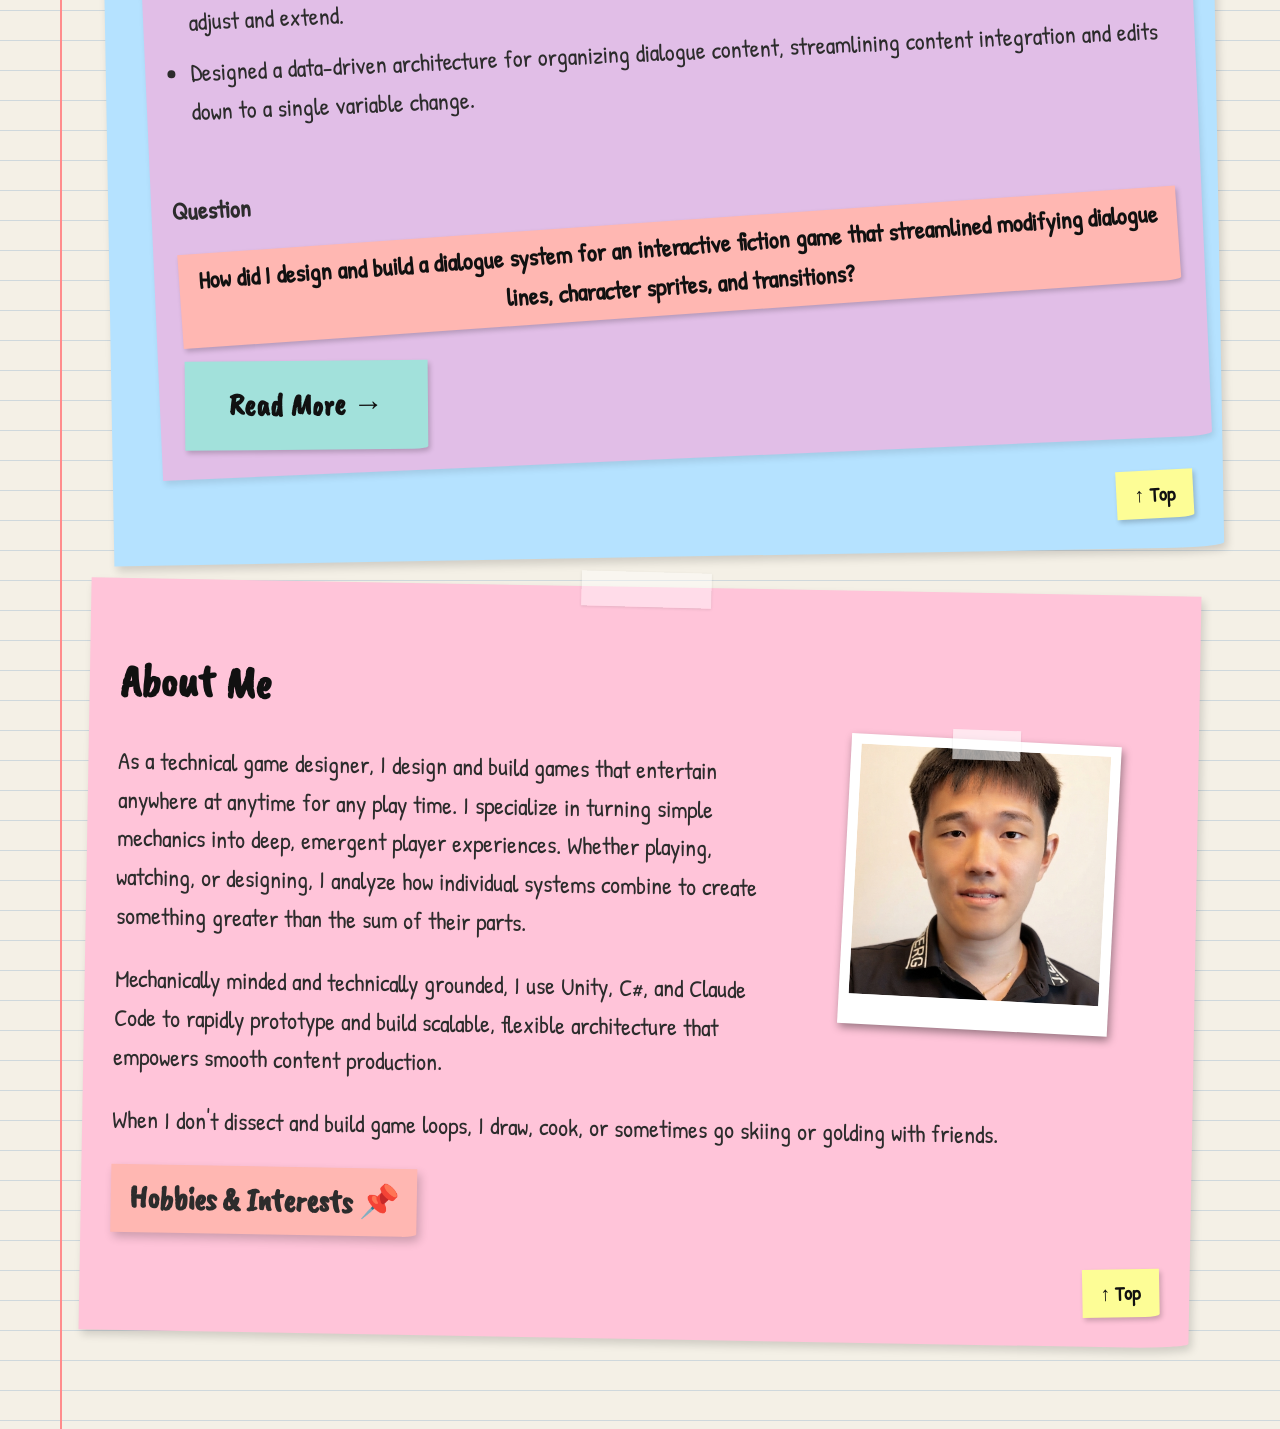
==== commit 495a6d39: "Widen Hobbies & Interests tape and match Read More font Co-Authored-By: Claude Sonnet 5 <noreply@ant" ====
--- a/index.html
+++ b/index.html
@@ -178,7 +178,7 @@
         <details>
             <summary>Hobbies & Interests 📌</summary>
             <div class="hobbies-content">
-				<div class="scrap-tape" style="top: -14px; transform: rotate(-1.5deg);"></div>
+				<div class="scrap-tape" style="top: -14px; width: 62.5%; margin-left: -31.25%; transform: rotate(-1.5deg);"></div>
 				<p><strong>Drawing & Sketching</strong></p>
 				<ul>
 					<li>Visually communicated ideas, level layouts, and technical architecture.</li>
--- a/page-assets/styles/site.css
+++ b/page-assets/styles/site.css
@@ -471,6 +471,7 @@
     padding: 20px 44px;
     font-size: 1.7rem;
     margin-top: 10px;
+    font-family: 'Caveat Brush', sans-serif;
 }
 
 .genre-role-row {
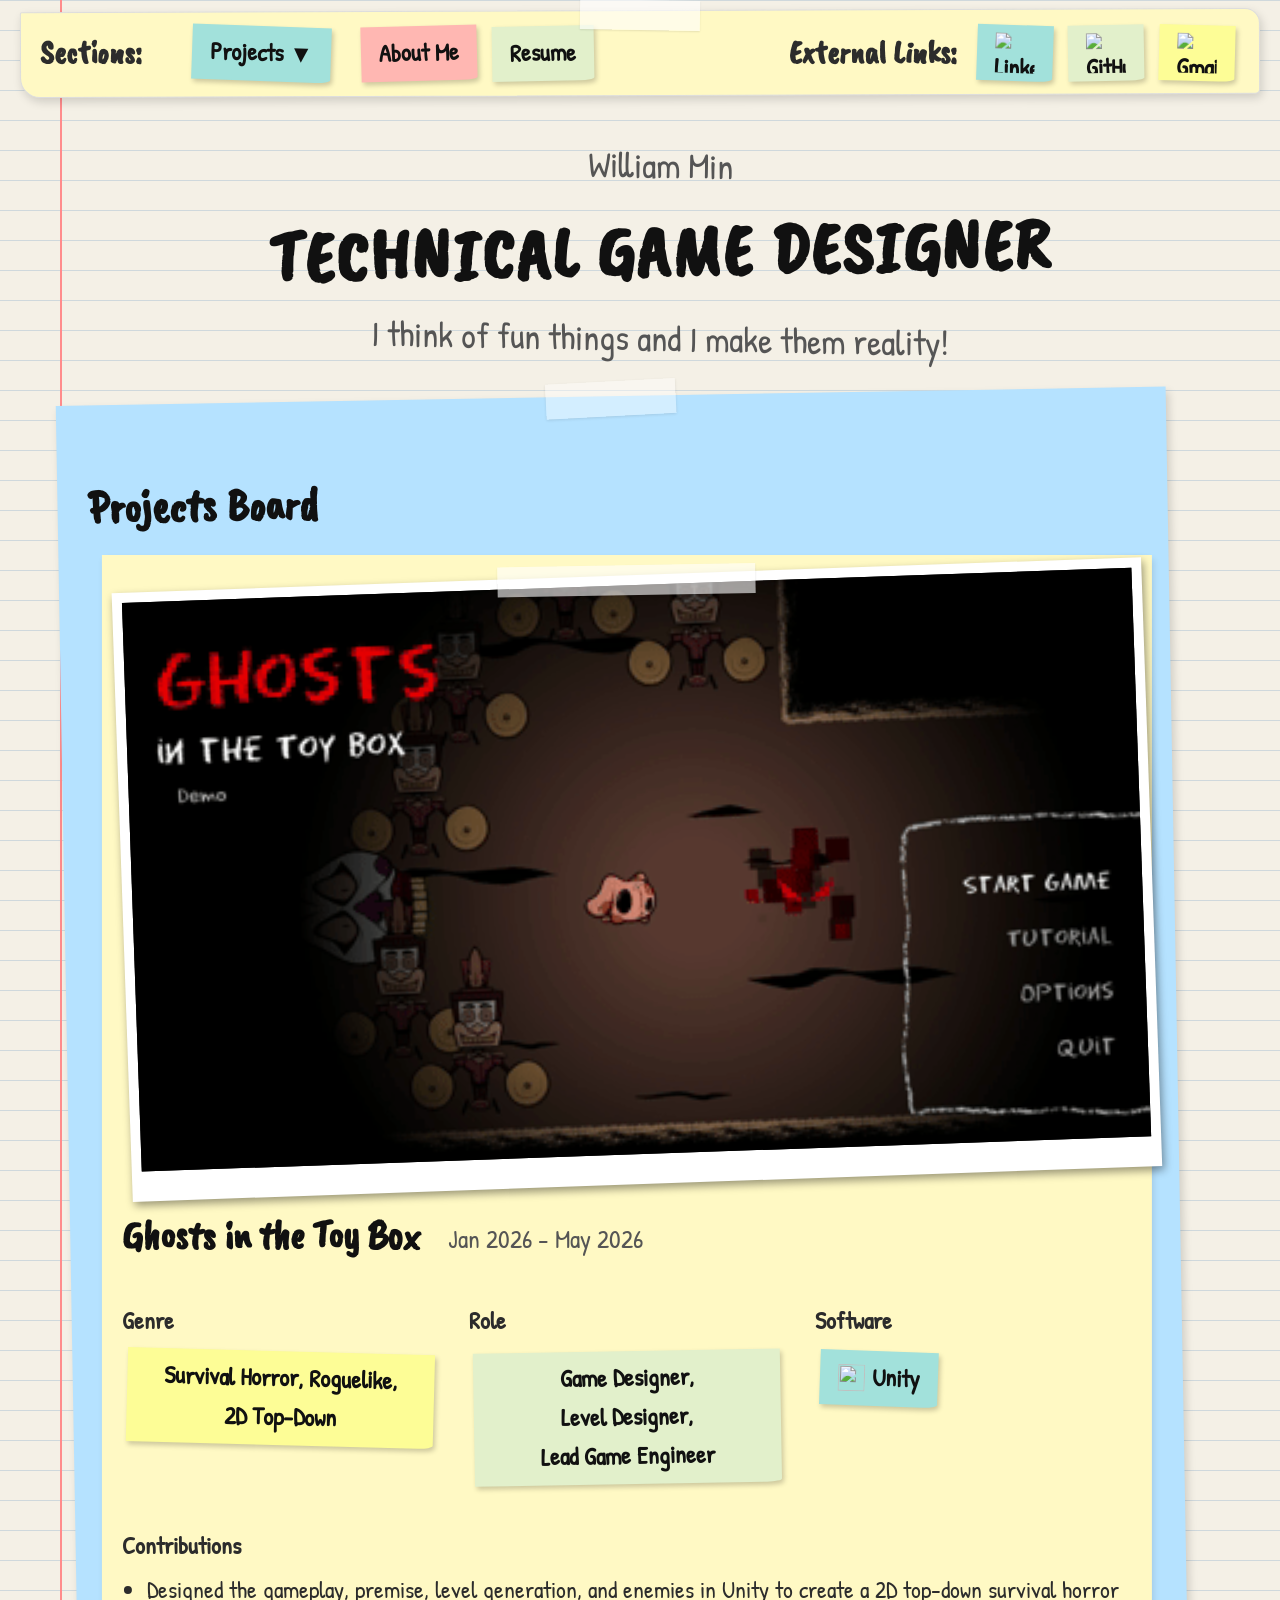
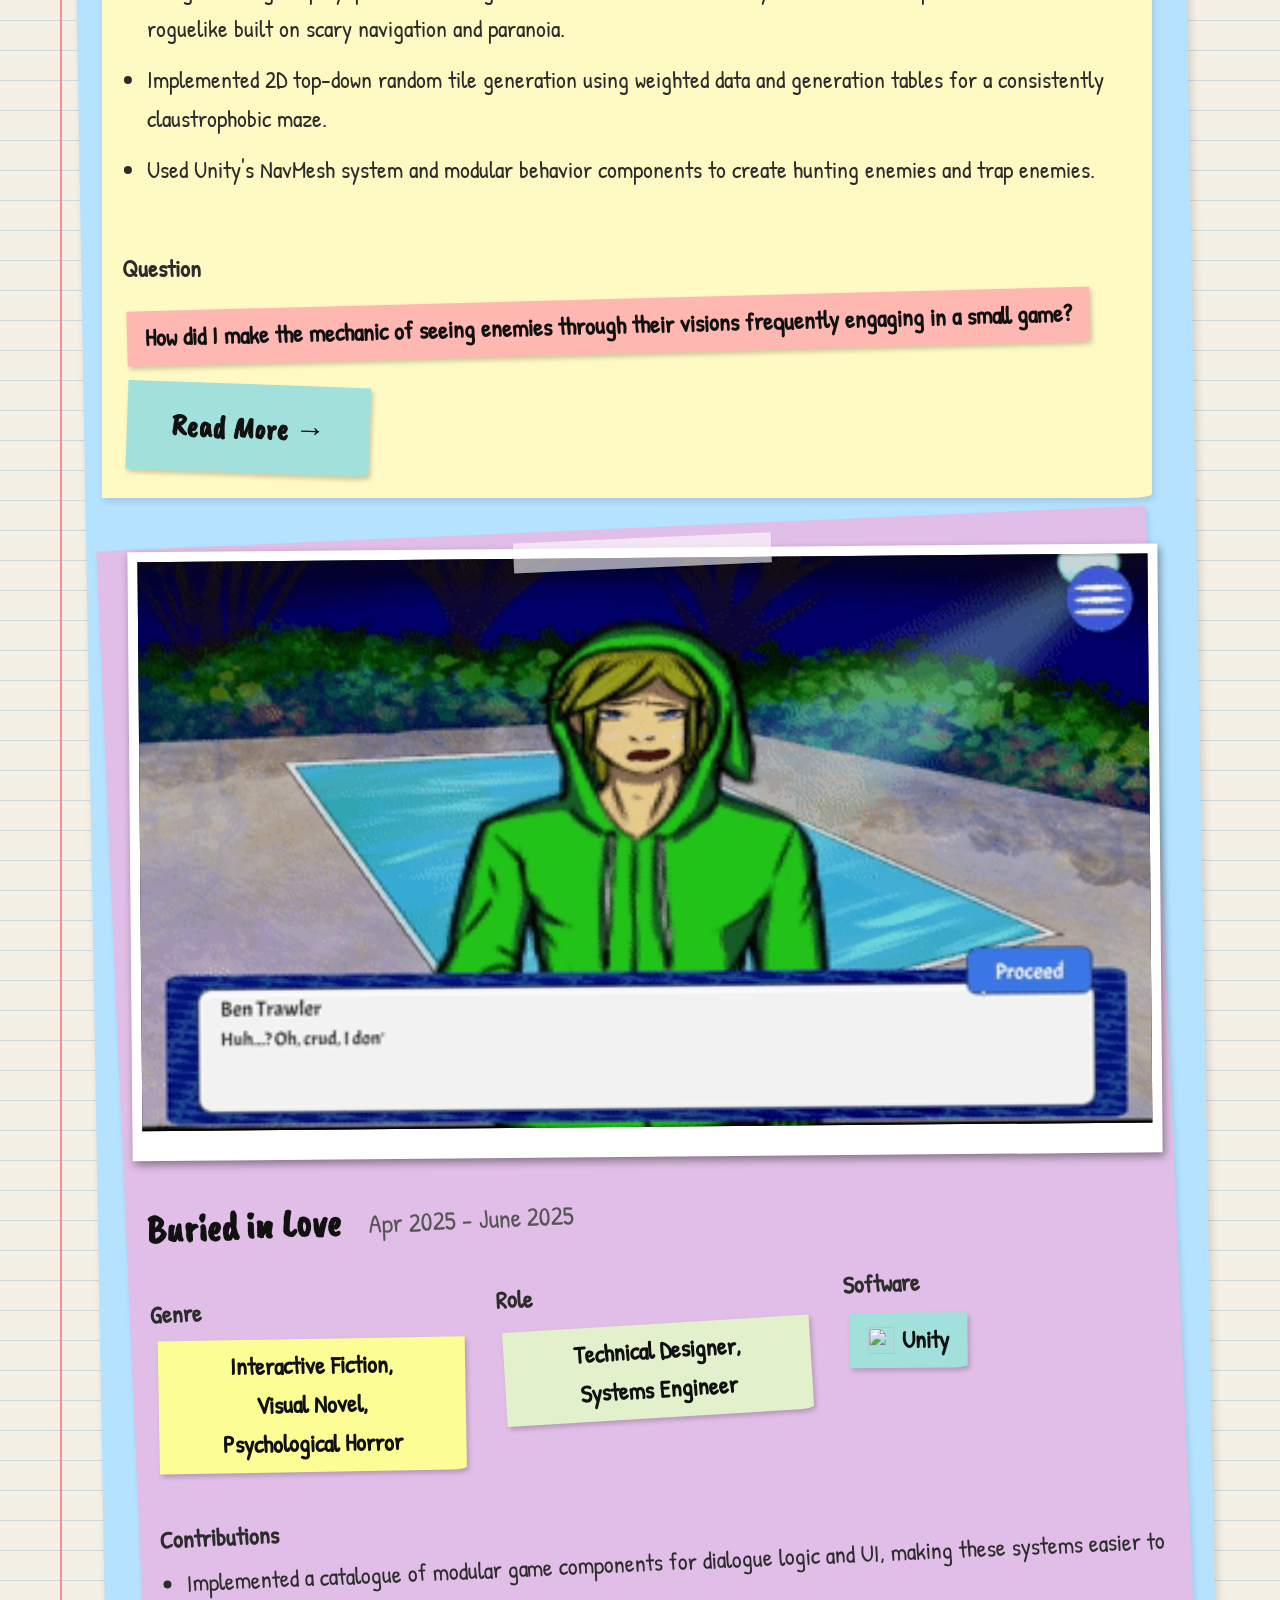
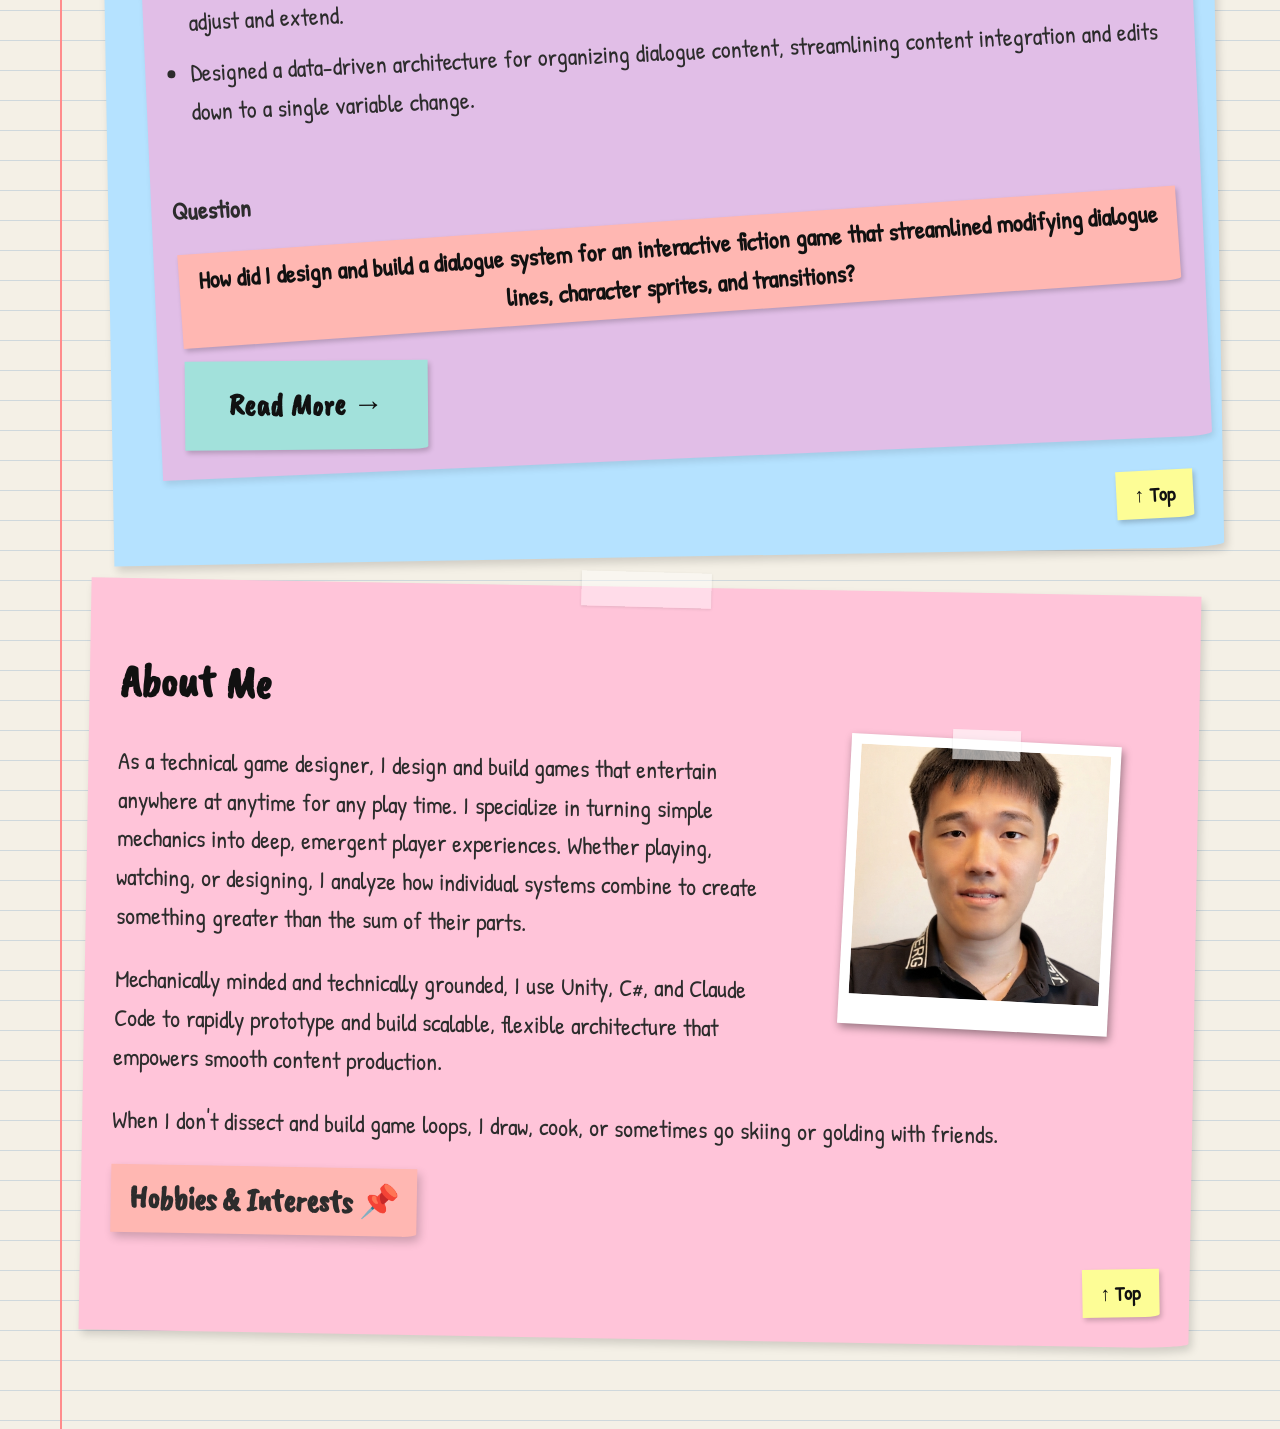
==== commit 91caa93d: "Fixed tape on Hobbies and Interests" ====
--- a/index.html
+++ b/index.html
@@ -178,7 +178,7 @@
         <details>
             <summary>Hobbies & Interests 📌</summary>
             <div class="hobbies-content">
-				<div class="scrap-tape" style="top: -14px; width: 62.5%; margin-left: -31.25%; transform: rotate(-1.5deg);"></div>
+				<div class="scrap-tape" style="top: -14px; left: 37.5%; width: 25%; margin-left: 0; transform: rotate(-1.5deg);"></div>
 				<p><strong>Drawing & Sketching</strong></p>
 				<ul>
 					<li>Visually communicated ideas, level layouts, and technical architecture.</li>
